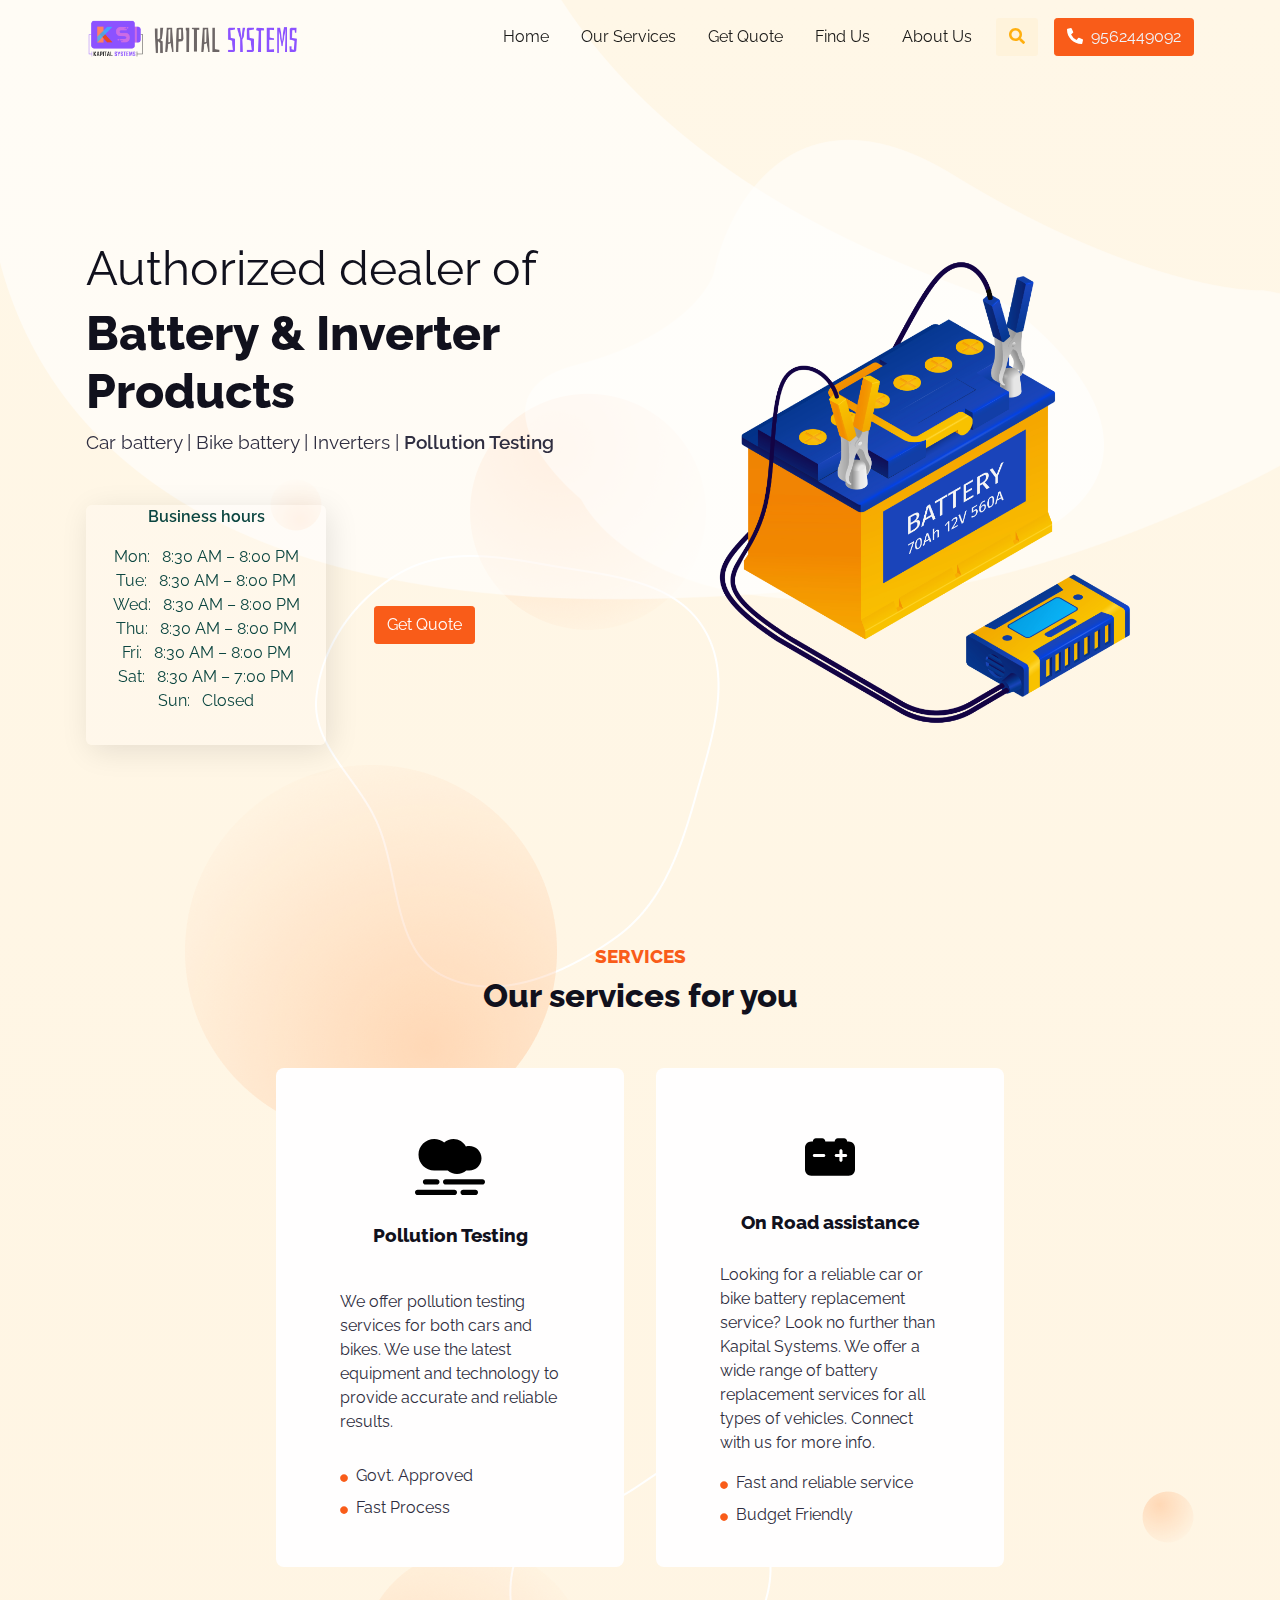
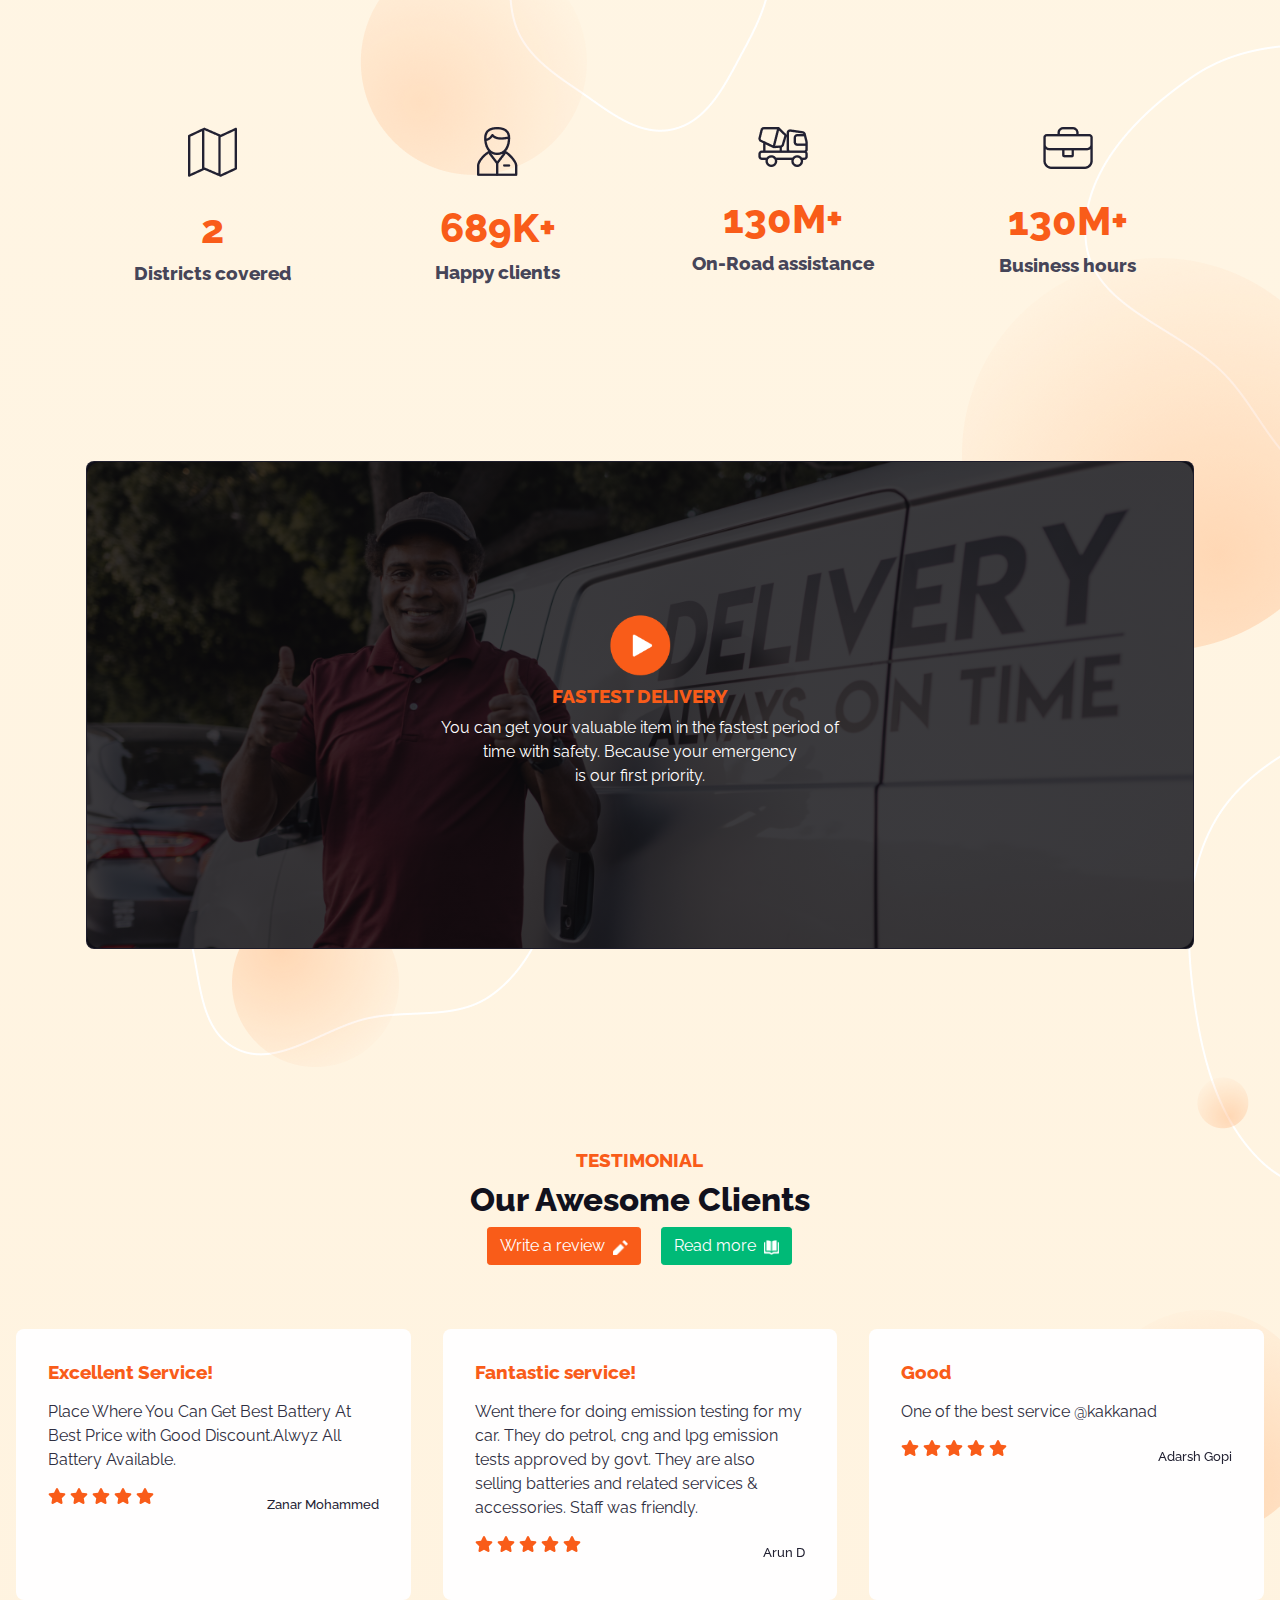
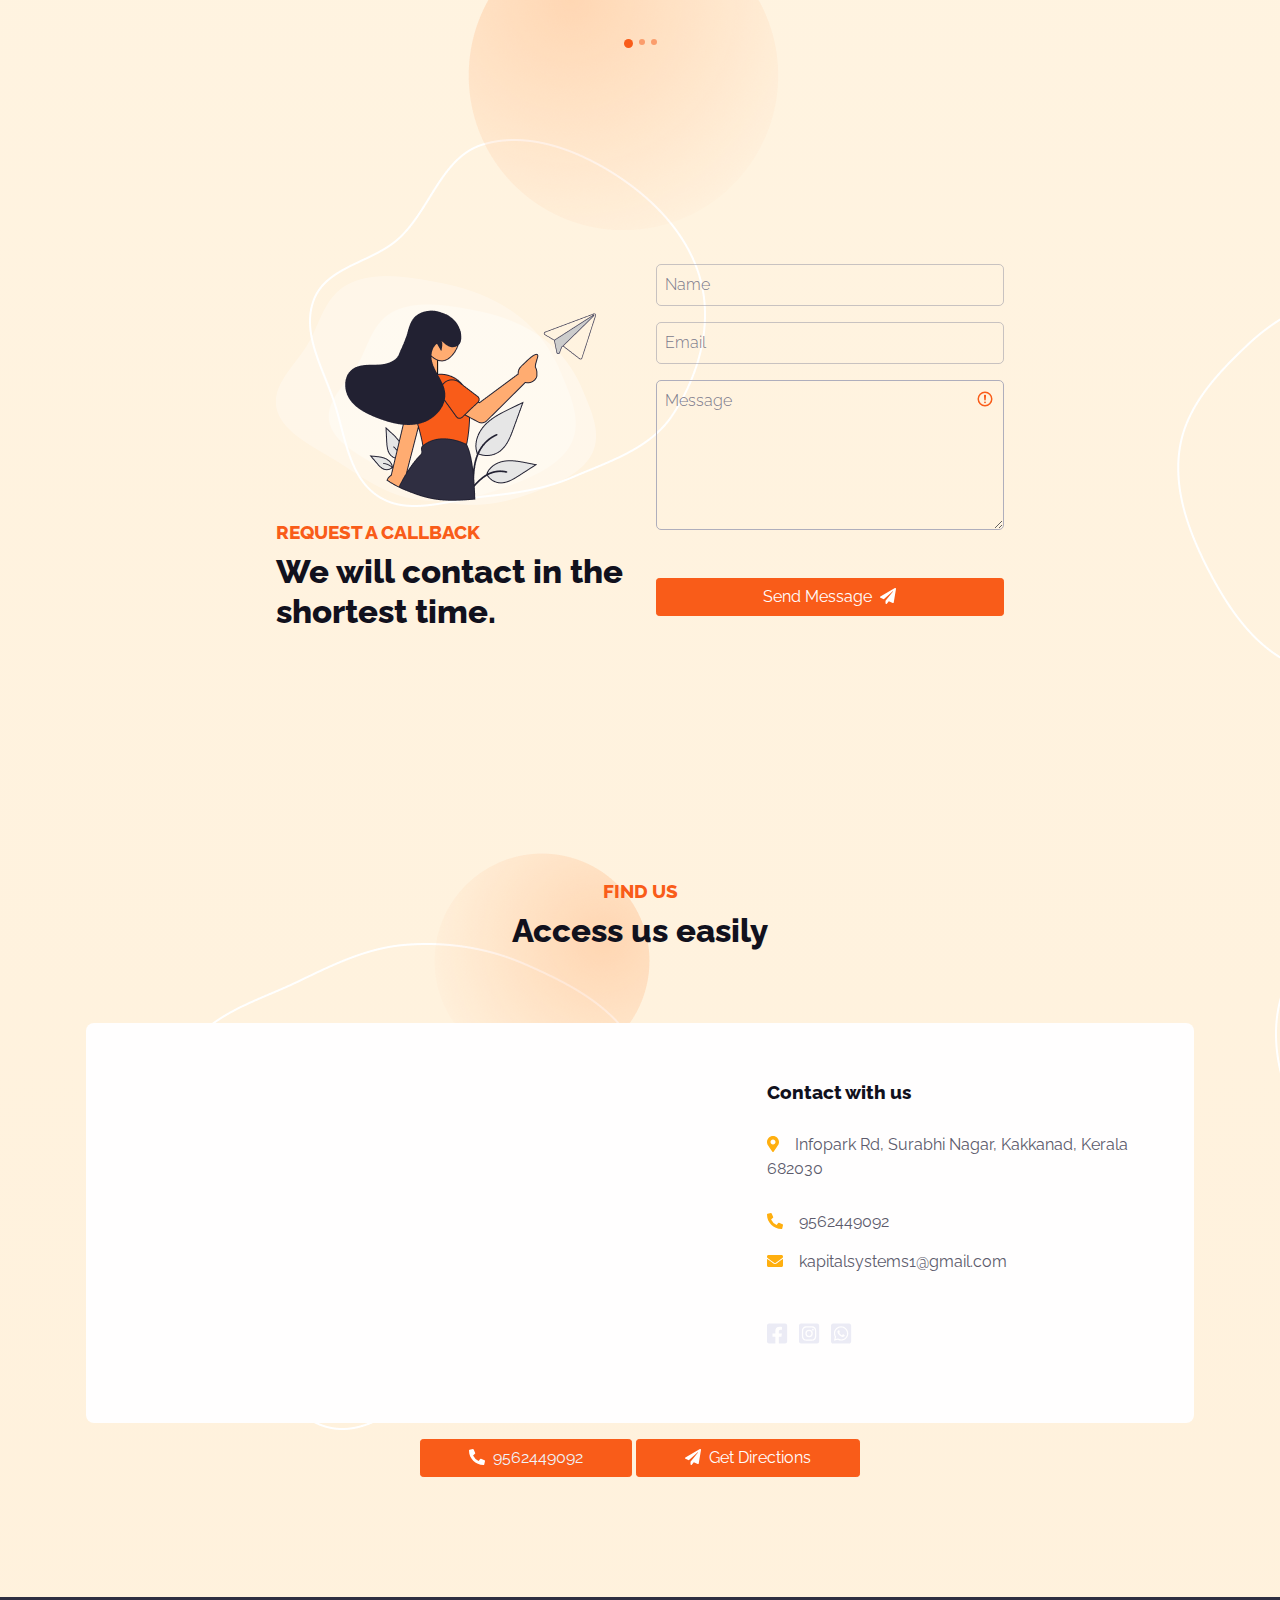
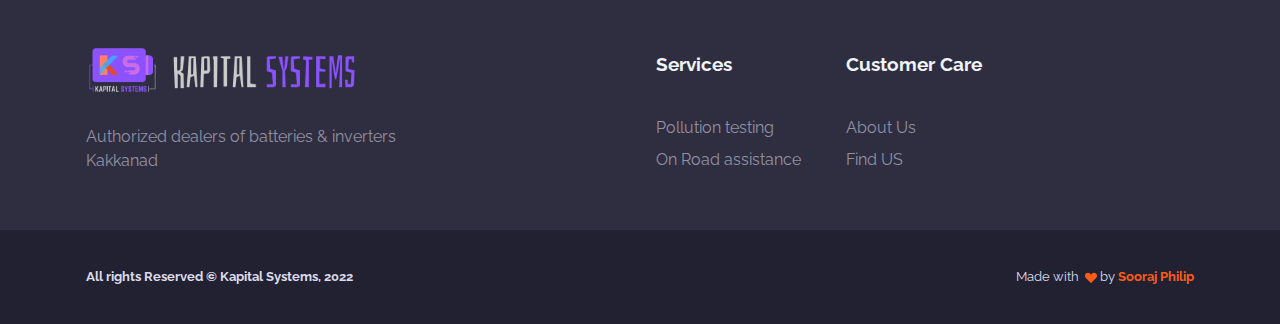
==== public/index.html @ 9ac1a159 "Add about us page" ====
<!DOCTYPE html>
<html lang="en-US" dir="ltr">
  <head>
    <meta charset="utf-8">
    <meta http-equiv="X-UA-Compatible" content="IE=edge">
    <meta name="viewport" content="width=device-width, initial-scale=1">
    <title>Kapital Systems | Battery Store &amp; Pollution Testing Centre</title>
    <meta name="msapplication-TileImage" content="assets/img/favicons/mstile-150x150.png">
    <meta name="theme-color" content="#ffffff">
    <link rel="icon" href="assets/img/logo/kapital_systems_white_logo.png" type="image/png">
    <link href="assets/css/theme.css" rel="stylesheet" />
  </head>
  <body>
    <main class="main" id="top">
      <nav class="navbar navbar-expand-lg navbar-light fixed-top py-3 d-block" data-navbar-on-scroll="data-navbar-on-scroll">
        <div class="container"><a class="navbar-brand" href="index.html"><img src="assets/img/logo/kapital_systems_black.png" height="40" alt="logo" class="me-3" /></a>
          <button class="navbar-toggler" type="button" data-bs-toggle="collapse" data-bs-target="#navbarSupportedContent" aria-controls="navbarSupportedContent" aria-expanded="false" aria-label="Toggle navigation"><span class="navbar-toggler-icon"> </span></button>
          <div class="collapse navbar-collapse border-top border-lg-0 mt-4 mt-lg-0" id="navbarSupportedContent">
            <ul class="navbar-nav ms-auto pt-2 pt-lg-0 font-base">
              <li class="nav-item px-2"><a class="nav-link" aria-current="page" href="index.html">Home</a></li>
              <li class="nav-item px-2"><a class="nav-link" href="#services">Our Services</a></li>
              <!-- <li class="nav-item px-2"><a class="nav-link" href="">Get Quote</a></li> -->
              <li class="nav-item px-2"><a class="nav-link" href="#" data-bs-toggle="modal" data-bs-target="#getQuoteModal">Get Quote</a>
              <li class="nav-item px-2"><a class="nav-link" href="#findUs">Find Us</a></li>
              <li class="nav-item px-2"><a class="nav-link" href="about.html">About Us</a></li>
            </ul>
            <div class="dropdown d-none d-lg-block">
              <button class="btn bg-soft-warning ms-2" id="dropdownMenuButton1" type="submit" data-bs-toggle="dropdown" aria-expanded="false"><i class="fas fa-search text-warning"></i></button>
              <div class="dropdown-menu dropdown-menu-lg-end p-0 rounded" aria-labelledby="dropdownMenuButton1" style="top:55px">
                <form>
                  <input class="form-control border-200" type="search" placeholder="Search" aria-label="Search" style="background:#FDF1DF;" />
                </form>
              </div>
            </div>
            <button class="btn btn-primary order-1 order-lg-0 ms-lg-3" type="submit"><i class="fas fa-phone-alt me-2"></i><a class="text-light" href="tel:9562449092">9562449092</a></button>
            <form class="d-flex my-3 d-block d-lg-none">
              <input class="form-control me-2 border-200 bg-light" type="search" placeholder="Search" aria-label="Search" />
              <button class="btn btn-outline-primary" type="submit">Search</button>
            </form>
          </div>
        </div>
      </nav>
      <section class="py-xxl-10 pb-0" id="home">
        <div class="bg-holder bg-size" style="background-image:url(assets/img/gallery/hero-header-bg.png);background-position:top center;background-size:cover;">
        </div>
        <div class="container">
          <div class="row align-items-center">
            <div class="col-md-5 col-xl-6 col-xxl-7 order-0 order-md-1 text-end"><img class="pt-7 pt-md-0 w-100" src="assets/img/illustrations/hero.png" alt="hero-header" /></div>
            <div class="col-md-75 col-xl-6 col-xxl-5 text-md-start text-center py-8">
              <h1 class="fw-normal fs-6 fs-xxl-7">Authorized dealer of </h1>
              <h1 class="fw-bolder fs-6 fs-xxl-7 mb-2">Battery & Inverter Products</h1>
              <p class="fs-1 mb-5">Car battery | Bike battery | Inverters | <strong>Pollution Testing</strong></p>
              <div class="d-flex align-items-center">
                <div class="floating-box">
                  <ul class="list-unstyled text-center">
                    <p><strong>Business hours</strong></p>
                    <li id="mon-active">
                      <span>Mon:</span>
                      <span class="ms-2">8:30 AM – 8:00 PM</span></li>
                    <li id="tue-active">
                      <span>Tue:</span>
                      <span class="ms-2">8:30 AM – 8:00 PM</span></li>
                    <li id="wed-active">
                      <span>Wed:</span>
                      <span class="ms-2">8:30 AM – 8:00 PM</span></li>
                    <li id="thu-active">
                      <span>Thu:</span>
                      <span class="ms-2">8:30 AM – 8:00 PM</span></li>
                    <li id="fri-active">
                      <span>Fri:</span>
                      <span class="ms-2">8:30 AM – 8:00 PM</span></li>
                    <li id="sat-active">
                      <span>Sat:</span>
                      <span class="ms-2">8:30 AM – 7:00 PM</span></li>
                    <li id="sun-active">
                      <span>Sun:</span>
                      <span class="ms-2">Closed</span>
                    </li>
                  </ul>
                </div>
                <a class="btn btn-primary ms-5" href="#" data-bs-toggle="modal" data-bs-target="#getQuoteModal">Get Quote</a>
              </div>
            </div>
          </div>
        </div>
      </section>
      <section class="py-7" id="services" container-xl="container-xl">
        <div class="container">
          <div class="row justify-content-center">
            <div class="col-md-8 col-lg-5 text-center mb-3">
              <h5 class="text-danger">SERVICES</h5>
              <h2>Our services for you</h2>
            </div>
          </div>
          <div class="row h-100 justify-content-center">
            <div class="col-md-4 pt-4 px-md-2 px-lg-3">
              <div class="card h-100 px-lg-5 card-span">
                <div class="card-body d-flex flex-column justify-content-around">
                  <div class="text-center pt-5"><img class="img-fluid" src="assets/img/icons/smog-solid.svg" alt="Icon" width="70" />
                    <h5 class="my-4">Pollution Testing</h5>
                  </div>
                  <p>We offer pollution testing services for both cars and bikes. We use the latest equipment and technology to provide accurate and reliable results.</p>
                  <ul class="list-unstyled">
                    <li class="mb-2"><span class="me-2"><i class="fas fa-circle text-primary" style="font-size:.5rem"></i></span>Govt. Approved
                    </li>
                    <li class="mb-2"><span class="me-2"><i class="fas fa-circle text-primary" style="font-size:.5rem"></i></span>Fast Process
                    </li>
                  </ul>
                </div>
              </div>
            </div>
            <div class="col-md-4 pt-4 px-md-2 px-lg-3">
              <div class="card h-100 px-lg-5 card-span">
                <div class="card-body d-flex flex-column justify-content-around">
                  <div class="text-center pt-5"><img class="img-fluid" src="assets/img/icons/car-battery-solid.svg" alt="Icon" width="50" />
                    <h5 class="my-4">On Road assistance</h5>
                  </div>
                  <p>Looking for a reliable car or bike battery replacement service? Look no further than Kapital Systems. We offer a wide range of battery replacement services for all types of vehicles. Connect with us for more info.</p>
                  <ul class="list-unstyled">
                    <li class="mb-2"><span class="me-2"><i class="fas fa-circle text-primary" style="font-size:.5rem"></i></span>Fast and reliable service
                    </li>
                    <li class="mb-2"><span class="me-2"><i class="fas fa-circle text-primary" style="font-size:.5rem"></i></span>Budget Friendly
                    </li>
                  </ul>
                </div>
              </div>
            </div>
            <!-- <div class="col-md-4 pt-4 px-md-2 px-lg-3">
              <div class="card h-100 px-lg-5 card-span">
                <div class="card-body d-flex flex-column justify-content-around">
                  <div class="text-center pt-5"><img class="img-fluid" src="assets/img/icons/services-3.svg" alt="..." />
                    <h5 class="my-4">Personal Services</h5>
                  </div>
                  <p>You can trust us to safely deliver your most sensitive documents to the specific area in a short time.</p>
                  <ul class="list-unstyled">
                    <li class="mb-2"><span class="me-2"><i class="fas fa-circle text-primary" style="font-size:.5rem"></i></span>Unlimited Bandwidth
                    </li>
                    <li class="mb-2"><span class="me-2"><i class="fas fa-circle text-primary" style="font-size:.5rem"></i></span>Encrypted Connection
                    </li>
                    <li class="mb-2"><span class="me-2"><i class="fas fa-circle text-primary" style="font-size:.5rem"></i></span>Yes Traffic Logs
                    </li>
                  </ul>
                </div>
              </div>
            </div> -->
          </div>
        </div>
      </section>
      <section class="pt-7 pb-0">
        <div class="container">
          <div class="row">
            <div class="col-6 col-lg mb-5">
              <div class="text-center"><img src="assets/img/icons/states.png" alt="..." />
                <h1 class="text-primary mt-4">2</h1>
                <h5 class="text-800">Districts covered</h5>
              </div>
            </div>
            <div class="col-6 col-lg mb-5">
              <div class="text-center"><img src="assets/img/icons/clients.png" alt="..." />
                <h1 class="text-primary mt-4">689K+</h1>
                <h5 class="text-800">Happy clients</h5>
              </div>
            </div>
            <div class="col-6 col-lg mb-5">
              <div class="text-center"><img src="assets/img/icons/goods.png" alt="..." />
                <h1 class="text-primary mt-4">130M+</h1>
                <h5 class="text-800">On-Road assistance</h5>
              </div>
            </div>
            <div class="col-6 col-lg mb-5">
              <div class="text-center"><img src="assets/img/icons/business.png" alt="..." />
                <h1 class="text-primary mt-4">130M+</h1>
                <h5 class="text-800">Business hours</h5>
              </div>
            </div>
          </div>
        </div>
      </section>
      <section>
        <div class="container">
          <div class="row">
            <div class="col-12">
              <div class="card bg-dark text-white py-4 py-sm-0"><img class="w-100" src="assets/img/gallery/video.png" alt="video" />
                <div class="card-img-overlay bg-dark-gradient d-flex flex-column flex-center"><img src="assets/img/icons/play.png" width="80" alt="play" />
                  <h5 class="text-primary">FASTEST DELIVERY</h5>
                  <p class="text-center">You can get your valuable item in the fastest period of<br class="d-none d-sm-block" />time with safety. Because your emergency<br class="d-none d-sm-block" />is our first priority.</p><a class="stretched-link" href="#" data-bs-toggle="modal" data-bs-target="#exampleModal"></a>
                  <div class="modal fade" id="exampleModal" tabindex="-1" aria-labelledby="exampleModalLabel" aria-hidden="true">
                    <div class="modal-dialog modal-lg modal-dialog-centered">
                      <div class="modal-content overflow-hidden">
                        <div class="modal-header p-0">
                          <div class="ratio ratio-16x9" id="exampleModalLabel">
                            <iframe src="https://www.youtube.com/embed/TlcP2aTOp-Q" title="YouTube video" allowfullscreen="allowfullscreen"></iframe>
                          </div>
                        </div>
                        <div class="modal-footer">
                          <button class="btn btn-primary" type="button" data-bs-dismiss="modal">Close</button>
                        </div>
                      </div>
                    </div>
                  </div>
                </div>
              </div>
            </div>
          </div>
        </div>
      </section>
      <section class="py-7">

        <div class="container-fluid">
          <div class="row flex-center">
            <div class="col-md-8 col-lg-5 text-center">
              <h5 class="text-danger">TESTIMONIAL</h5>
              <h2>Our Awesome Clients</h2>
              <a href="https://www.google.com/search?hl=en-IN&gl=in&q=Kapital+Systems+Exide+Battery+-+Exide+Battery+Dealers+Kakkanad,+Exide+Battery+Shops+Kakkanad,+Infopark+Rd,+Surabhi+Nagar,+Thrikkakara,+Kakkanad,+Kerala+682030&ludocid=9882815321944706773&lsig=AB86z5WEfjFJDwlQW6BmQt7SUOcS#lrd=0x3b080c8848f91b29:0x8926d02c854d4ed5,3,,," class="btn btn-primary me-3" type="button" target="_blank">Write a review<img src="assets/img/icons/pen-solid.png" alt="..." height="15" class="ms-2" /></a>
              <a href="https://www.google.com/search?hl=en-IN&gl=in&q=Kapital+Systems+Exide+Battery+-+Exide+Battery+Dealers+Kakkanad,+Exide+Battery+Shops+Kakkanad,+Infopark+Rd,+Surabhi+Nagar,+Thrikkakara,+Kakkanad,+Kerala+682030&ludocid=9882815321944706773&lsig=AB86z5WEfjFJDwlQW6BmQt7SUOcS#lrd=0x3b080c8848f91b29:0x8926d02c854d4ed5,1,,," class="btn btn-success" type="button" target="_blank">Read more<img src="assets/img/icons/book-open-solid.png" alt="..." height="15" class="ms-2" /></a>
            </div>
          </div>
          <div class="carousel slide pt-6" id="carouselExampleDark" data-bs-ride="carousel">
            <div class="carousel-inner">
              <div class="carousel-item active" data-bs-interval="10000">
                <div class="row h-100">
                  <div class="col-md-4 mb-3 mb-md-0">
                    <div class="card h-100 card-span p-3">
                      <div class="card-body">
                        <h5 class="mb-0 text-primary">Excellent Service!</h5>
                        <p class="card-text pt-3">Place Where You Can Get Best Battery At Best Price with Good Discount.Alwyz All Battery Available. </p>
                        <div class="d-xl-flex justify-content-between align-items-center">
                          <div class="d-flex align-items-center mb-3"><i class="fas fa-star text-primary me-1"></i><i class="fas fa-star text-primary me-1"></i><i class="fas fa-star text-primary me-1"></i><i class="fas fa-star text-primary me-1"></i><i class="fas fa-star text-primary me-1"></i></div>
                          <div class="d-flex align-items-center">
                            <div class="flex-1 ms-3">
                              <h6 class="mb-0 fs--1 text-1000 fw-medium">Zanar Mohammed</h6>
                            </div>
                          </div>
                        </div>
                      </div>
                    </div>
                  </div>
                  <div class="col-md-4 mb-3 mb-md-0">
                    <div class="card h-100 card-span p-3">
                      <div class="card-body">
                        <h5 class="mb-0 text-primary">Fantastic service!</h5>
                        <p class="card-text pt-3">Went there for doing emission testing for my car. They do petrol, cng and lpg emission tests approved by govt. They are also selling batteries and related services & accessories. Staff was friendly.</p>
                        <div class="d-xl-flex justify-content-between align-items-center">
                          <div class="d-flex align-items-center mb-3"><i class="fas fa-star text-primary me-1"></i><i class="fas fa-star text-primary me-1"></i><i class="fas fa-star text-primary me-1"></i><i class="fas fa-star text-primary me-1"></i><i class="fas fa-star text-primary me-1"></i></div>
                          <div class="d-flex align-items-center">
                            <div class="flex-1 ms-3">
                              <h6 class="mb-0 fs--1 text-1000 fw-medium">Arun D</h6>
                            </div>
                          </div>
                        </div>
                      </div>
                    </div>
                  </div>
                  <div class="col-md-4 mb-3 mb-md-0">
                    <div class="card h-100 card-span p-3">
                      <div class="card-body">
                        <h5 class="mb-0 text-primary">Good</h5>
                        <p class="card-text pt-3">One of the best service @kakkanad</p>
                        <div class="d-xl-flex justify-content-between align-items-center">
                          <div class="d-flex align-items-center mb-3"><i class="fas fa-star text-primary me-1"></i><i class="fas fa-star text-primary me-1"></i><i class="fas fa-star text-primary me-1"></i><i class="fas fa-star text-primary me-1"></i><i class="fas fa-star text-primary me-1"></i></div>
                          <div class="d-flex align-items-center">
                            <div class="flex-1 ms-3">
                              <h6 class="mb-0 fs--1 text-1000 fw-medium">Adarsh Gopi</h6>
                            </div>
                          </div>
                        </div>
                      </div>
                    </div>
                  </div>
                </div>
              </div>
              <div class="carousel-item" data-bs-interval="2000">
                <div class="row h-100">
                  <div class="col-md-4 mb-3 mb-md-0">
                    <div class="card h-100 card-span p-3">
                      <div class="card-body">
                        <h5 class="mb-0 text-primary">Excellent service!</h5>
                        <p class="card-text pt-3">On calling the number provided, the owner of the shop himself came with the battery on a Sunday and replaced my car's battery at the location where it was stranded. Thanks!</p>
                        <div class="d-xl-flex justify-content-between align-items-center">
                          <div class="d-flex align-items-center mb-3"><i class="fas fa-star text-primary me-1"></i><i class="fas fa-star text-primary me-1"></i><i class="fas fa-star text-primary me-1"></i><i class="fas fa-star text-primary me-1"></i><i class="fas fa-star text-primary me-1"></i></div>
                          <div class="d-flex align-items-center">
                            <div class="flex-1 ms-3">
                              <h6 class="mb-0 fs--1 text-1000 fw-medium">Ashok Jeevan</h6>
                            </div>
                          </div>
                        </div>
                      </div>
                    </div>
                  </div>
                  <div class="col-md-4 mb-3 mb-md-0">
                    <div class="card h-100 card-span p-3">
                      <div class="card-body">
                        <p class="card-text pt-3">Great service and road side assistance. Good prices for battery. Excellent shop.</p>
                        <div class="d-xl-flex justify-content-between align-items-center">
                          <div class="d-flex align-items-center mb-3"><i class="fas fa-star text-primary me-1"></i><i class="fas fa-star text-primary me-1"></i><i class="fas fa-star text-primary me-1"></i><i class="fas fa-star text-primary me-1"></i><i class="fas fa-star text-primary me-1"></i></div>
                          <div class="d-flex align-items-center">
                            <div class="flex-1 ms-3">
                              <h6 class="mb-0 fs--1 text-1000 fw-medium">Babu Varghese</h6>
                            </div>
                          </div>
                        </div>
                      </div>
                    </div>
                  </div>
                  <div class="col-md-4 mb-3 mb-md-0">
                    <div class="card h-100 card-span p-3">
                      <div class="card-body">
                        <p class="card-text pt-3">Good Place to get Genuine Exide batteries for Automobiles. Its located near IMG junction.</p>
                        <div class="d-xl-flex justify-content-between align-items-center">
                          <div class="d-flex align-items-center mb-3"><i class="fas fa-star text-primary me-1"></i><i class="fas fa-star text-primary me-1"></i><i class="fas fa-star text-primary me-1"></i><i class="fas fa-star text-primary me-1"></i><i class="fas fa-star text-primary me-1"></i></div>
                          <div class="d-flex align-items-center">
                            <div class="flex-1 ms-3">
                              <h6 class="mb-0 fs--1 text-1000 fw-medium">Sebastian Peter</h6>
                            </div>
                          </div>
                        </div>
                      </div>
                    </div>
                  </div>
                </div>
              </div>
              <div class="carousel-item">
                <div class="row h-100">
                  <div class="col-md-4 mb-3 mb-md-0">
                    <div class="card h-100 card-span p-3">
                      <div class="card-body">
                        <p class="card-text pt-3">U can get all types of batteries for bike and car as well as inverter</p>
                        <div class="d-xl-flex justify-content-between align-items-center">
                          <div class="d-flex align-items-center mb-3"><i class="fas fa-star text-primary me-1"></i><i class="fas fa-star text-primary me-1"></i><i class="fas fa-star text-primary me-1"></i><i class="fas fa-star text-primary me-1"></i><i class="fas fa-star text-primary me-1"></i></div>
                          <div class="d-flex align-items-center">
                            <div class="flex-1 ms-3">
                              <h6 class="mb-0 fs--1 text-1000 fw-medium">Piyush Chaurasia</h6>
                            </div>
                          </div>
                        </div>
                      </div>
                    </div>
                  </div>
                  <div class="col-md-4 mb-3 mb-md-0">
                    <div class="card h-100 card-span p-3">
                      <div class="card-body">
                        <p class="card-text pt-3">Good service and excellent customer care</p>
                        <div class="d-xl-flex justify-content-between align-items-center">
                          <div class="d-flex align-items-center mb-3"><i class="fas fa-star text-primary me-1"></i><i class="fas fa-star text-primary me-1"></i><i class="fas fa-star text-primary me-1"></i><i class="fas fa-star text-primary me-1"></i><i class="fas fa-star text-primary me-1"></i></div>
                          <div class="d-flex align-items-center">
                            <div class="flex-1 ms-3">
                              <h6 class="mb-0 fs--1 text-1000 fw-medium">Joju George Sajan</h6>
                            </div>
                          </div>
                        </div>
                      </div>
                    </div>
                  </div>
                  <div class="col-md-4 mb-3 mb-md-0">
                    <div class="card h-100 card-span p-3">
                      <div class="card-body">
                        <p class="card-text pt-3">Nice polite and good at their work</p>
                        <div class="d-xl-flex justify-content-between align-items-center">
                          <div class="d-flex align-items-center mb-3"><i class="fas fa-star text-primary me-1"></i><i class="fas fa-star text-primary me-1"></i><i class="fas fa-star text-primary me-1"></i><i class="fas fa-star text-primary me-1"></i><i class="fas fa-star text-primary me-1"></i></div>
                          <div class="d-flex align-items-center">
                            <div class="flex-1 ms-3">
                              <h6 class="mb-0 fs--1 text-1000 fw-medium">Ranjit Nair</h6>
                            </div>
                          </div>
                        </div>
                      </div>
                    </div>
                  </div>
                </div>
              </div>
            </div>
            <div class="row px-3 px-md-0 mt-6">
              <div class="col-12 position-relative">
                <ol class="carousel-indicators">
                  <li class="active" data-bs-target="#carouselExampleDark" data-bs-slide-to="0"></li>
                  <li data-bs-target="#carouselExampleDark" data-bs-slide-to="1"></li>
                  <li data-bs-target="#carouselExampleDark" data-bs-slide-to="2"></li>
                </ol>
              </div>
            </div>
          </div>
        </div>
      </section>
      <section>
        <div class="container">
          <div class="row justify-content-center">
            <div class="col-md-6 col-lg-5 col-xl-4"><img src="assets/img/illustrations/callback.png" alt="..." />
              <h5 class="text-danger">REQUEST A CALLBACK</h5>
              <h2>We will contact in the shortest time.</h2>
            </div>
            <div class="col-md-6 col-lg-5 col-xl-4">
              <form action="mailto:kapitalsystems1@gmail.com" method="post" enctype="text/plain" class="row">
                <div class="mb-3">
                  <label class="form-label visually-hidden" for="inputName">Name</label>
                  <input class="form-control form-quriar-control" id="inputName" type="text" name="name" placeholder="Name" />
                </div>
                <div class="mb-3">
                  <label class="form-label visually-hidden" for="inputEmail">Another label</label>
                  <input class="form-control form-quriar-control" id="inputEmail" type="text" name="mail" placeholder="Email" />
                </div>
                <div class="mb-5">
                  <label class="form-label visually-hidden" for="validationTextarea">Message</label>
                  <textarea class="form-control form-quriar-control is-invalid border-400" id="validationTextarea" name="message" type="text" placeholder="Message" style="height: 150px" required="required"></textarea>
                </div>
                <div class="d-grid">
                  <button class="btn btn-primary" type="submit">Send Message<i class="fas fa-paper-plane ms-2"></i></button>
                </div>
              </form>
            </div>
          </div>
        </div>
      </section>
      <section id="findUs">
        <div class="container">
          <div class="row justify-content-center">
            <div class="col-md-8 col-lg-5 mb-6 text-center">
              <h5 class="text-danger">FIND US</h5>
              <h2>Access us easily</h2>
            </div>
            <div class="col-12">
              <div class="card card-span rounded-2 mb-3">
                <div class="row">
                  <div class="col-md-6 col-lg-7 d-flex">
                    <iframe src="https://www.google.com/maps/embed?pb=!1m18!1m12!1m3!1d3928.9846375582483!2d76.3474373147943!3d10.018125992838721!2m3!1f0!2f0!3f0!3m2!1i1024!2i768!4f13.1!3m3!1m2!1s0x3b080c8848f91b29%3A0x8926d02c854d4ed5!2sKapital%20Systems%20Exide%20Battery%20-%20Exide%20Battery%20Dealers%20Kakkanad%2C%20Exide%20Battery%20Shops%20Kakkanad!5e0!3m2!1sen!2sin!4v1662135644530!5m2!1sen!2sin" style="border:0;" allowfullscreen="" loading="lazy" referrerpolicy="no-referrer-when-downgrade" class="w-100 fit-cover rounded-md-start rounded-top rounded-md-top-0" width="600" height="400"></iframe>

                  </div>
                  <div class="col-md-6 col-lg-5 d-flex flex-center">
                    <div class="card-body">
                      <h5>Contact with us</h5>
                      <p class="text-700 my-4"> <i class="fas fa-map-marker-alt text-warning me-3"></i><span>Infopark Rd, Surabhi Nagar, Kakkanad, Kerala 682030</span></p>
                      <p><i class="fas fa-phone-alt text-warning me-3"></i><span class="text-700">9562449092</span></p>
                      <p><i class="fas fa-envelope text-warning me-3"> </i><a class="text-700" href="mailto:vctung@outlook.com">kapitalsystems1@gmail.com</a></p>
                      <ul class="list-unstyled list-inline mt-5">
                        <li class="list-inline-item"><a class="text-decoration-none" href="https://www.facebook.com/Zanar.Mohammed" target="_blank"><i class="fab fa-facebook-square fs-2"></i></a></li>
                        <li class="list-inline-item"><a class="text-decoration-none" href="https://www.instagram.com/zanr_mohmed/" target="_blank"><i class="fab fa-instagram-square fs-2"></i></a></li>
                        <li class="list-inline-item"><a class="text-decoration-none" href="https://wa.me/9562449092" target="_blank"><i class="fab fa-whatsapp-square fs-2"></i></a></li>
                      </ul>
                    </div>
                  </div>
                </div>
              </div>
              <div class="text-center">
                <button class="btn btn-primary px-5" type="submit"><i class="fas fa-phone-alt me-2"></i><a class="text-light" href="tel:9562449092">9562449092</a></button>
                <a href="https://www.google.com/maps/dir//Kapital+Systems/data=!4m8!4m7!1m0!1m5!1m1!1s0x3b080c8848f91b29:0x8926d02c854d4ed5!2m2!1d76.349626!2d10.018125999999999" class="btn btn-primary px-5" target="_blank"><i class="fas fa-paper-plane me-2"></i>Get Directions</a>
              </div>
            </div>
          </div>
        </div>
      </section>
      <section class="bg-900 pb-0 pt-5">
        <div class="container">
          <div class="row">
            <div class="col-12 col-sm-12 col-lg-6 mb-4 order-0 order-sm-0"><a class="text-decoration-none" href="#"><img src="assets/img/logo/kapital_systems_white.png" height="51" alt="" /></a>
              <p class="text-500 my-4">Authorized dealers of batteries & inverters<br />Kakkanad</p>
            </div>
            <div class="col-6 col-sm-4 col-lg-2 mb-3 order-3 order-sm-2">
              <h5 class="lh-lg fw-bold text-light mb-4 font-sans-serif">Services</h5>
              <ul class="list-unstyled mb-md-4 mb-lg-0">
                <li class="lh-lg"><a class="text-500" href="#services">Pollution testing</a></li>
                <li class="lh-lg"><a class="text-500" href="#services">On Road assistance</a></li>
              </ul>
            </div>
            <div class="col-6 col-sm-4 col-lg-2 mb-3 order-3 order-sm-2">
              <h5 class="lh-lg fw-bold text-light mb-4 font-sans-serif"> Customer Care</h5>
              <ul class="list-unstyled mb-md-4 mb-lg-0">
                <li class="lh-lg"><a class="text-500" href="about.html">About Us</a></li>
                <li class="lh-lg"><a class="text-500" href="#findUs">Find US</a></li>
              </ul>
            </div>
          </div>
        </div>
      </section>
      <section class="py-0 bg-1000">
        <div class="container">
          <div class="row justify-content-md-between justify-content-evenly py-4">
            <div class="col-12 col-sm-8 col-md-6 col-lg-auto text-center text-md-start">
              <p class="fs--1 my-2 fw-bold text-200">All rights Reserved &copy; Kapital Systems, 2022</p>
            </div>
            <div class="col-12 col-sm-8 col-md-6">
              <p class="fs--1 my-2 text-center text-md-end text-200"> Made with&nbsp;
                <svg class="bi bi-suit-heart-fill" xmlns="http://www.w3.org/2000/svg" width="12" height="12" fill="#F95C19" viewBox="0 0 16 16">
                  <path d="M4 1c2.21 0 4 1.755 4 3.92C8 2.755 9.79 1 12 1s4 1.755 4 3.92c0 3.263-3.234 4.414-7.608 9.608a.513.513 0 0 1-.784 0C3.234 9.334 0 8.183 0 4.92 0 2.755 1.79 1 4 1z"></path>
                </svg>&nbsp;by&nbsp;<a class="fw-bold text-primary" href="https://www.linkedin.com/in/sooraj-philip/" target="_blank">Sooraj Philip</a>
              </p>
            </div>
          </div>
        </div>
      </section>
      <div class="modal fade" id="getQuoteModal" tabindex="-1" aria-labelledby="getQuoteModalLabel" aria-hidden="true">
        <div class="modal-dialog modal-lg modal-dialog-centered">
          <div class="modal-content overflow-hidden">
            <div class="modal-header p-0">
              <div class="ratio ratio-16x9" id="exampleModalLabel">

              </div>
            </div>
            <div class="modal-footer">
              <button class="btn btn-primary" type="button" data-bs-dismiss="modal">Close</button>
            </div>
          </div>
        </div>
      </div>
    </main>
    <script src="vendors/@popperjs/popper.min.js"></script>
    <script src="vendors/bootstrap/bootstrap.min.js"></script>
    <script src="vendors/is/is.min.js"></script>
    <script src="https://polyfill.io/v3/polyfill.min.js?features=window.scroll"></script>
    <script src="vendors/fontawesome/all.min.js"></script>
    <script src="assets/js/theme.js"></script>
    <link href="https://fonts.googleapis.com/css2?family=Raleway:wght@200;300;400;500;600;700;800&amp;display=swap" rel="stylesheet">
  </body>
</html>
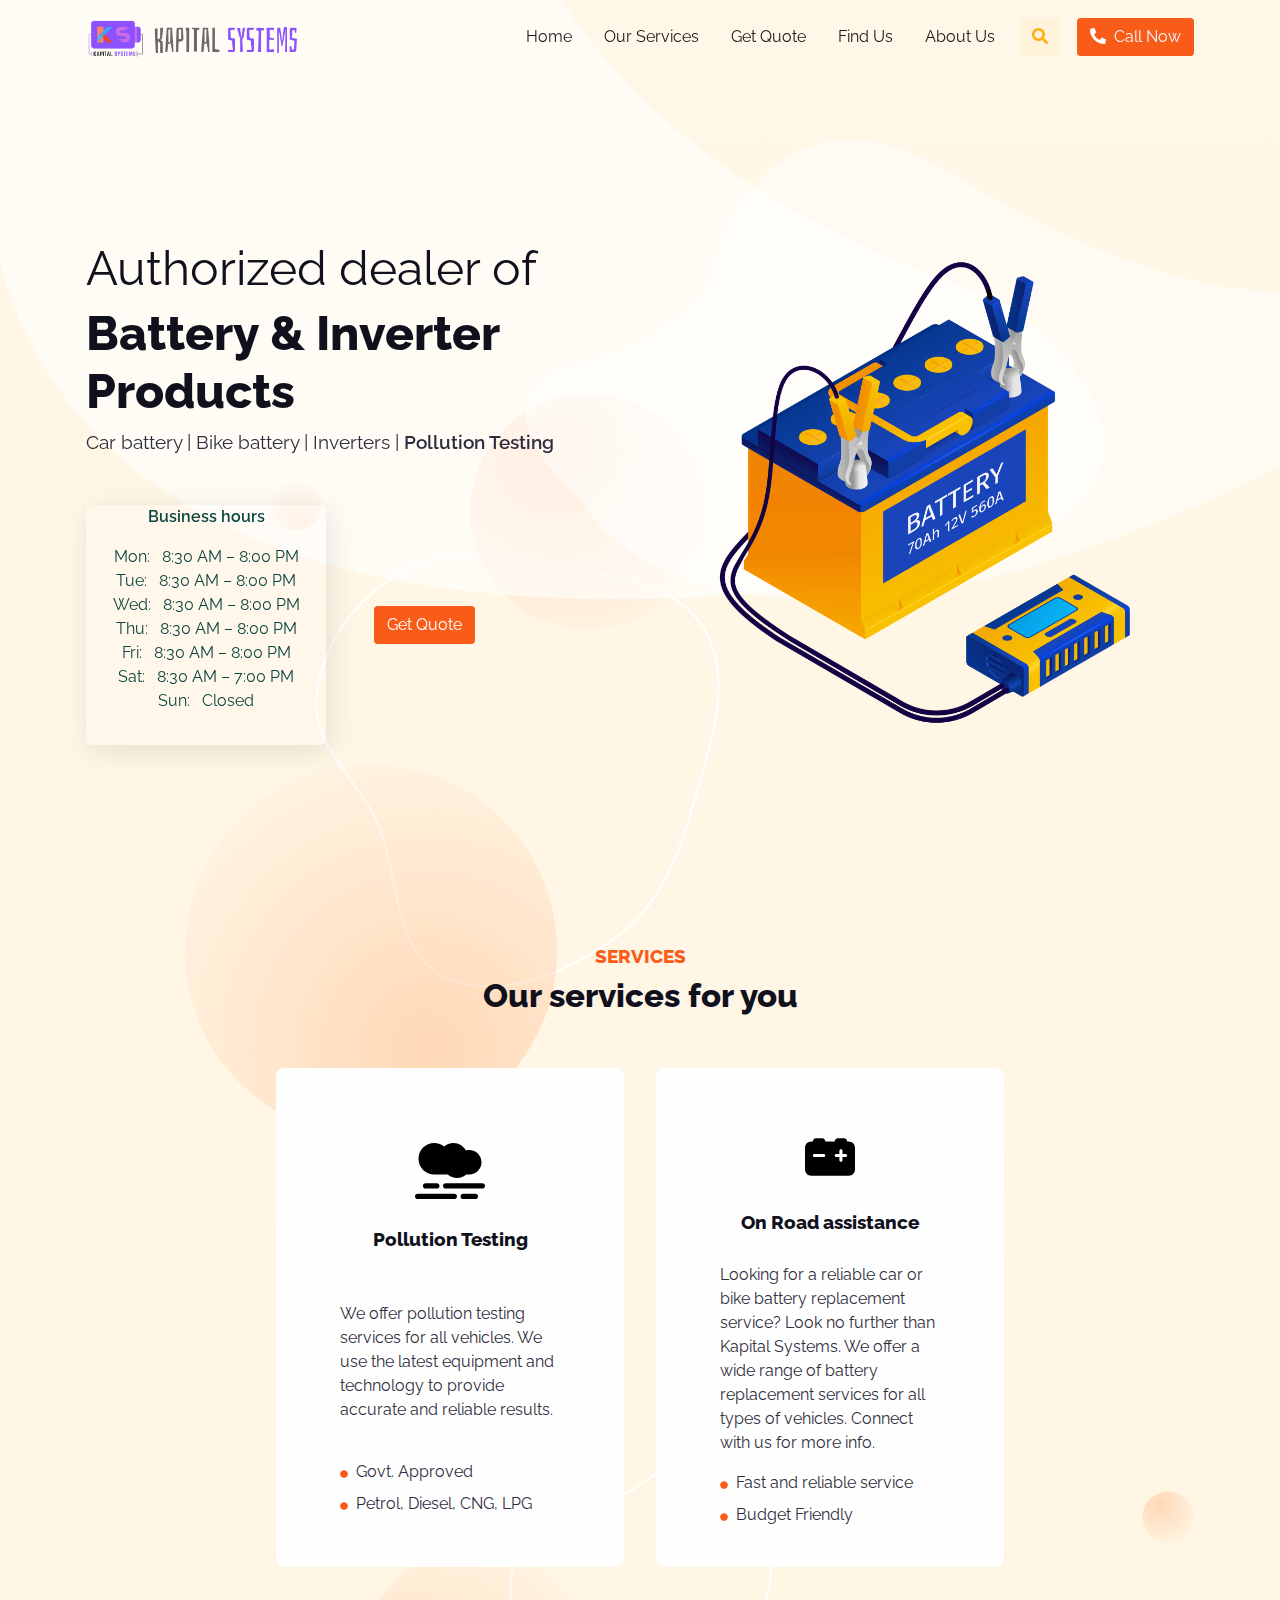
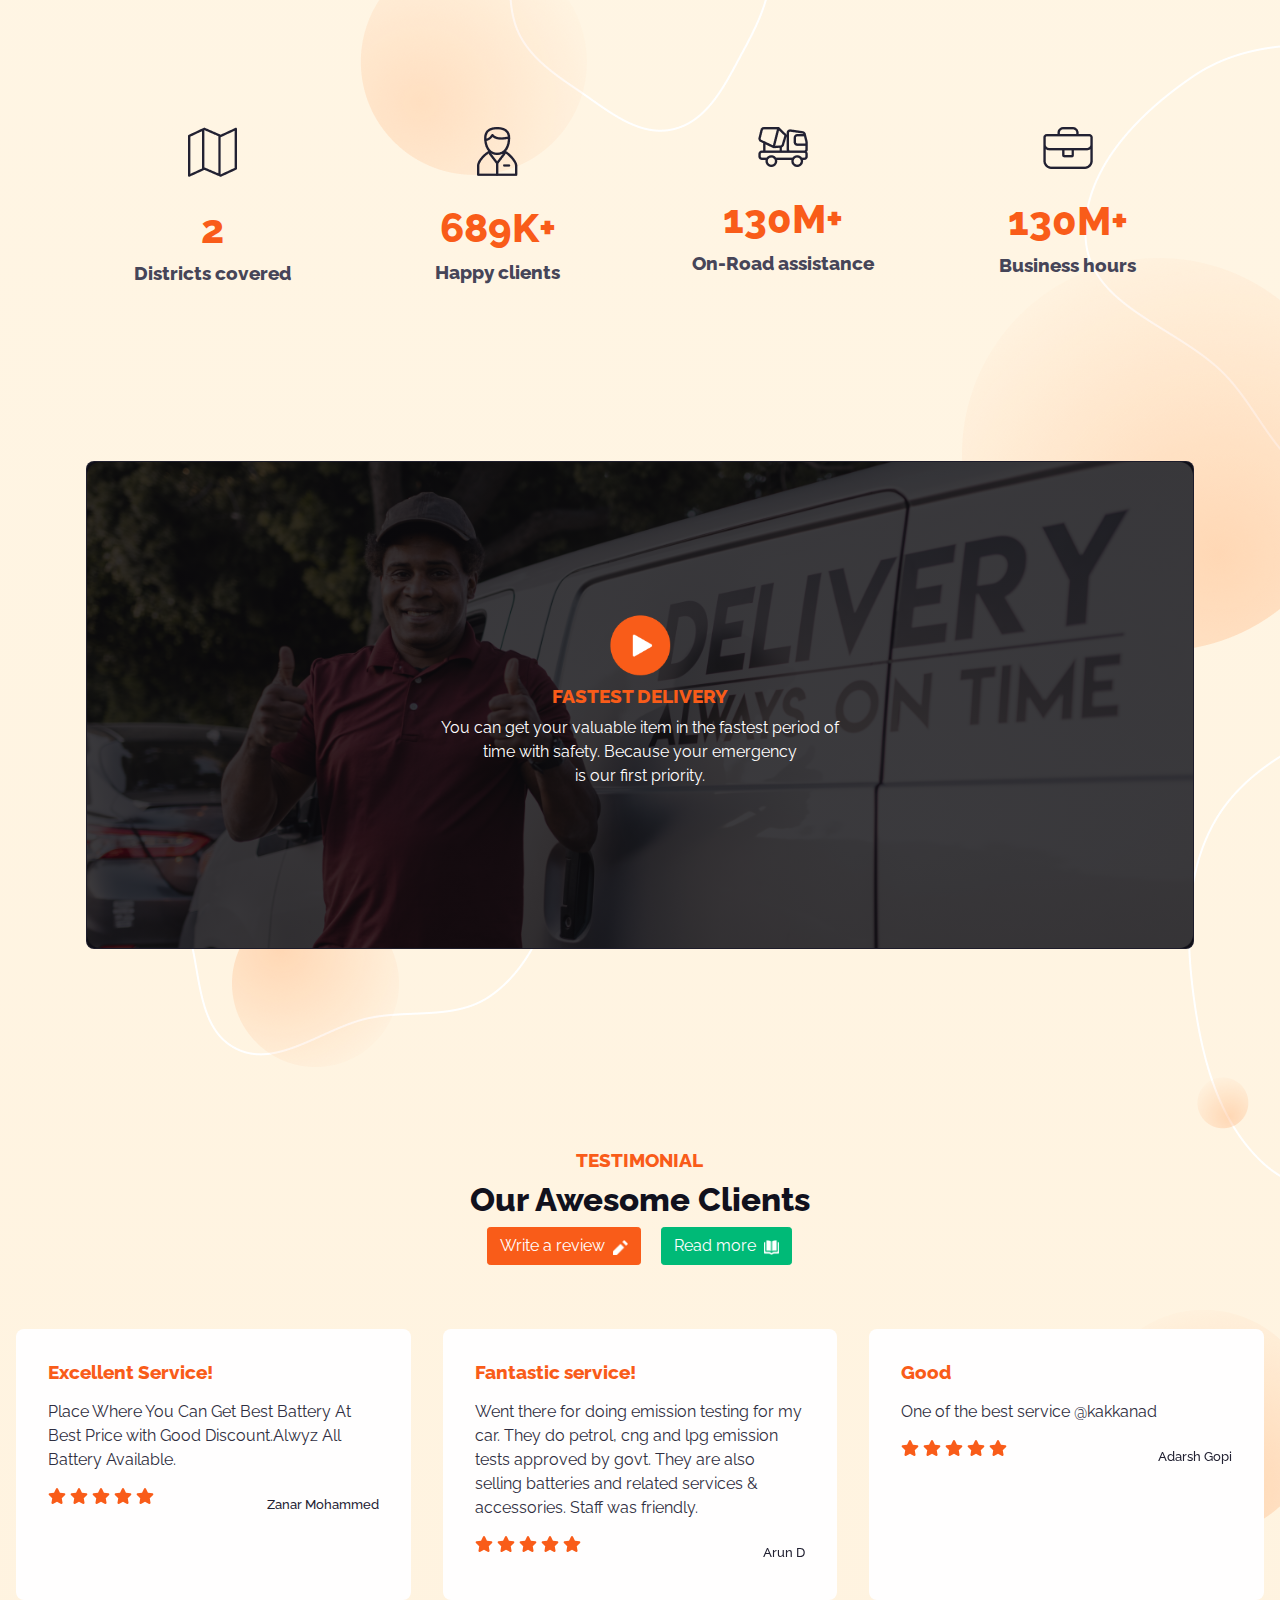
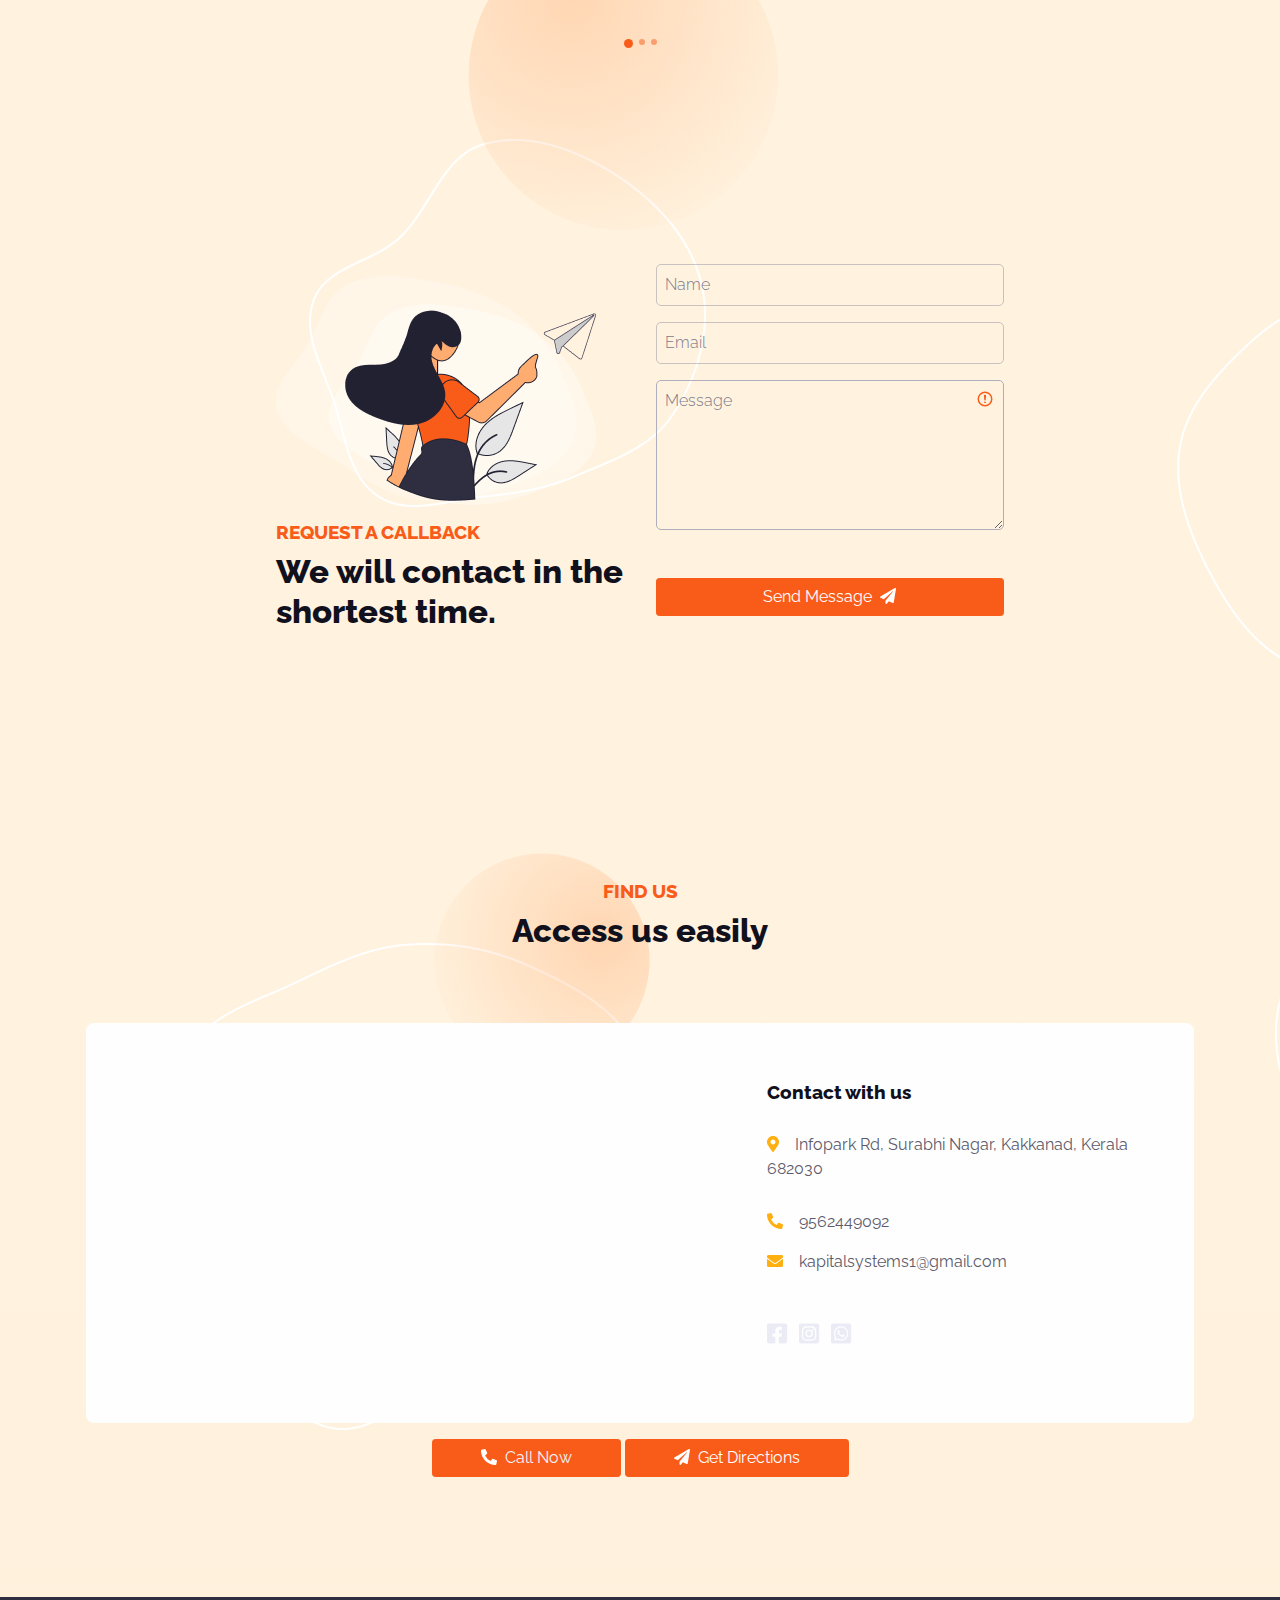
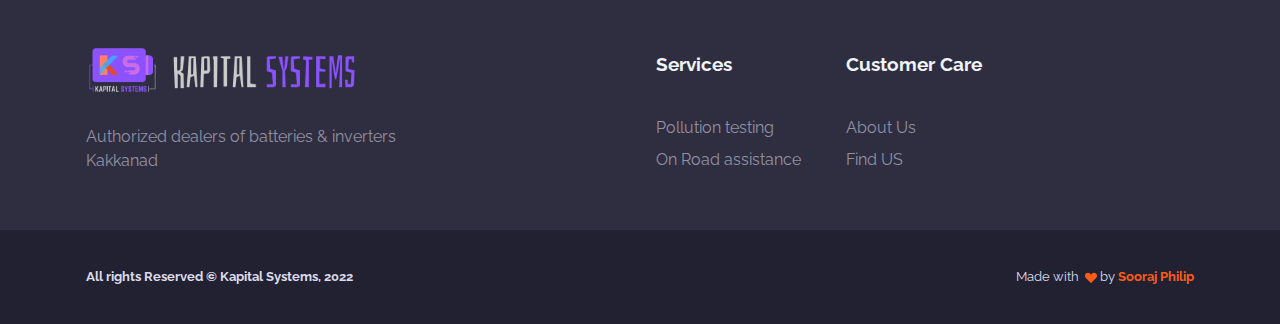
==== commit 8185c776: "Update our services content & Change call button text" ====
--- a/public/index.html
+++ b/public/index.html
@@ -32,7 +32,7 @@
                 </form>
               </div>
             </div>
-            <button class="btn btn-primary order-1 order-lg-0 ms-lg-3" type="submit"><i class="fas fa-phone-alt me-2"></i><a class="text-light" href="tel:9562449092">9562449092</a></button>
+            <button class="btn btn-primary order-1 order-lg-0 ms-lg-3" type="submit"><i class="fas fa-phone-alt me-2"></i><a class="text-light" href="tel:9562449092">Call Now</a></button>
             <form class="d-flex my-3 d-block d-lg-none">
               <input class="form-control me-2 border-200 bg-light" type="search" placeholder="Search" aria-label="Search" />
               <button class="btn btn-outline-primary" type="submit">Search</button>
@@ -99,11 +99,11 @@
                   <div class="text-center pt-5"><img class="img-fluid" src="assets/img/icons/smog-solid.svg" alt="Icon" width="70" />
                     <h5 class="my-4">Pollution Testing</h5>
                   </div>
-                  <p>We offer pollution testing services for both cars and bikes. We use the latest equipment and technology to provide accurate and reliable results.</p>
+                  <p>We offer pollution testing services for all vehicles. We use the latest equipment and technology to provide accurate and reliable results.</p>
                   <ul class="list-unstyled">
                     <li class="mb-2"><span class="me-2"><i class="fas fa-circle text-primary" style="font-size:.5rem"></i></span>Govt. Approved
                     </li>
-                    <li class="mb-2"><span class="me-2"><i class="fas fa-circle text-primary" style="font-size:.5rem"></i></span>Fast Process
+                    <li class="mb-2"><span class="me-2"><i class="fas fa-circle text-primary" style="font-size:.5rem"></i></span>Petrol, Diesel, CNG, LPG
                     </li>
                   </ul>
                 </div>
@@ -125,24 +125,6 @@
                 </div>
               </div>
             </div>
-            <!-- <div class="col-md-4 pt-4 px-md-2 px-lg-3">
-              <div class="card h-100 px-lg-5 card-span">
-                <div class="card-body d-flex flex-column justify-content-around">
-                  <div class="text-center pt-5"><img class="img-fluid" src="assets/img/icons/services-3.svg" alt="..." />
-                    <h5 class="my-4">Personal Services</h5>
-                  </div>
-                  <p>You can trust us to safely deliver your most sensitive documents to the specific area in a short time.</p>
-                  <ul class="list-unstyled">
-                    <li class="mb-2"><span class="me-2"><i class="fas fa-circle text-primary" style="font-size:.5rem"></i></span>Unlimited Bandwidth
-                    </li>
-                    <li class="mb-2"><span class="me-2"><i class="fas fa-circle text-primary" style="font-size:.5rem"></i></span>Encrypted Connection
-                    </li>
-                    <li class="mb-2"><span class="me-2"><i class="fas fa-circle text-primary" style="font-size:.5rem"></i></span>Yes Traffic Logs
-                    </li>
-                  </ul>
-                </div>
-              </div>
-            </div> -->
           </div>
         </div>
       </section>
@@ -440,7 +422,7 @@
                 </div>
               </div>
               <div class="text-center">
-                <button class="btn btn-primary px-5" type="submit"><i class="fas fa-phone-alt me-2"></i><a class="text-light" href="tel:9562449092">9562449092</a></button>
+                <button class="btn btn-primary px-5" type="submit"><i class="fas fa-phone-alt me-2"></i><a class="text-light" href="tel:9562449092">Call Now</a></button>
                 <a href="https://www.google.com/maps/dir//Kapital+Systems/data=!4m8!4m7!1m0!1m5!1m1!1s0x3b080c8848f91b29:0x8926d02c854d4ed5!2m2!1d76.349626!2d10.018125999999999" class="btn btn-primary px-5" target="_blank"><i class="fas fa-paper-plane me-2"></i>Get Directions</a>
               </div>
             </div>
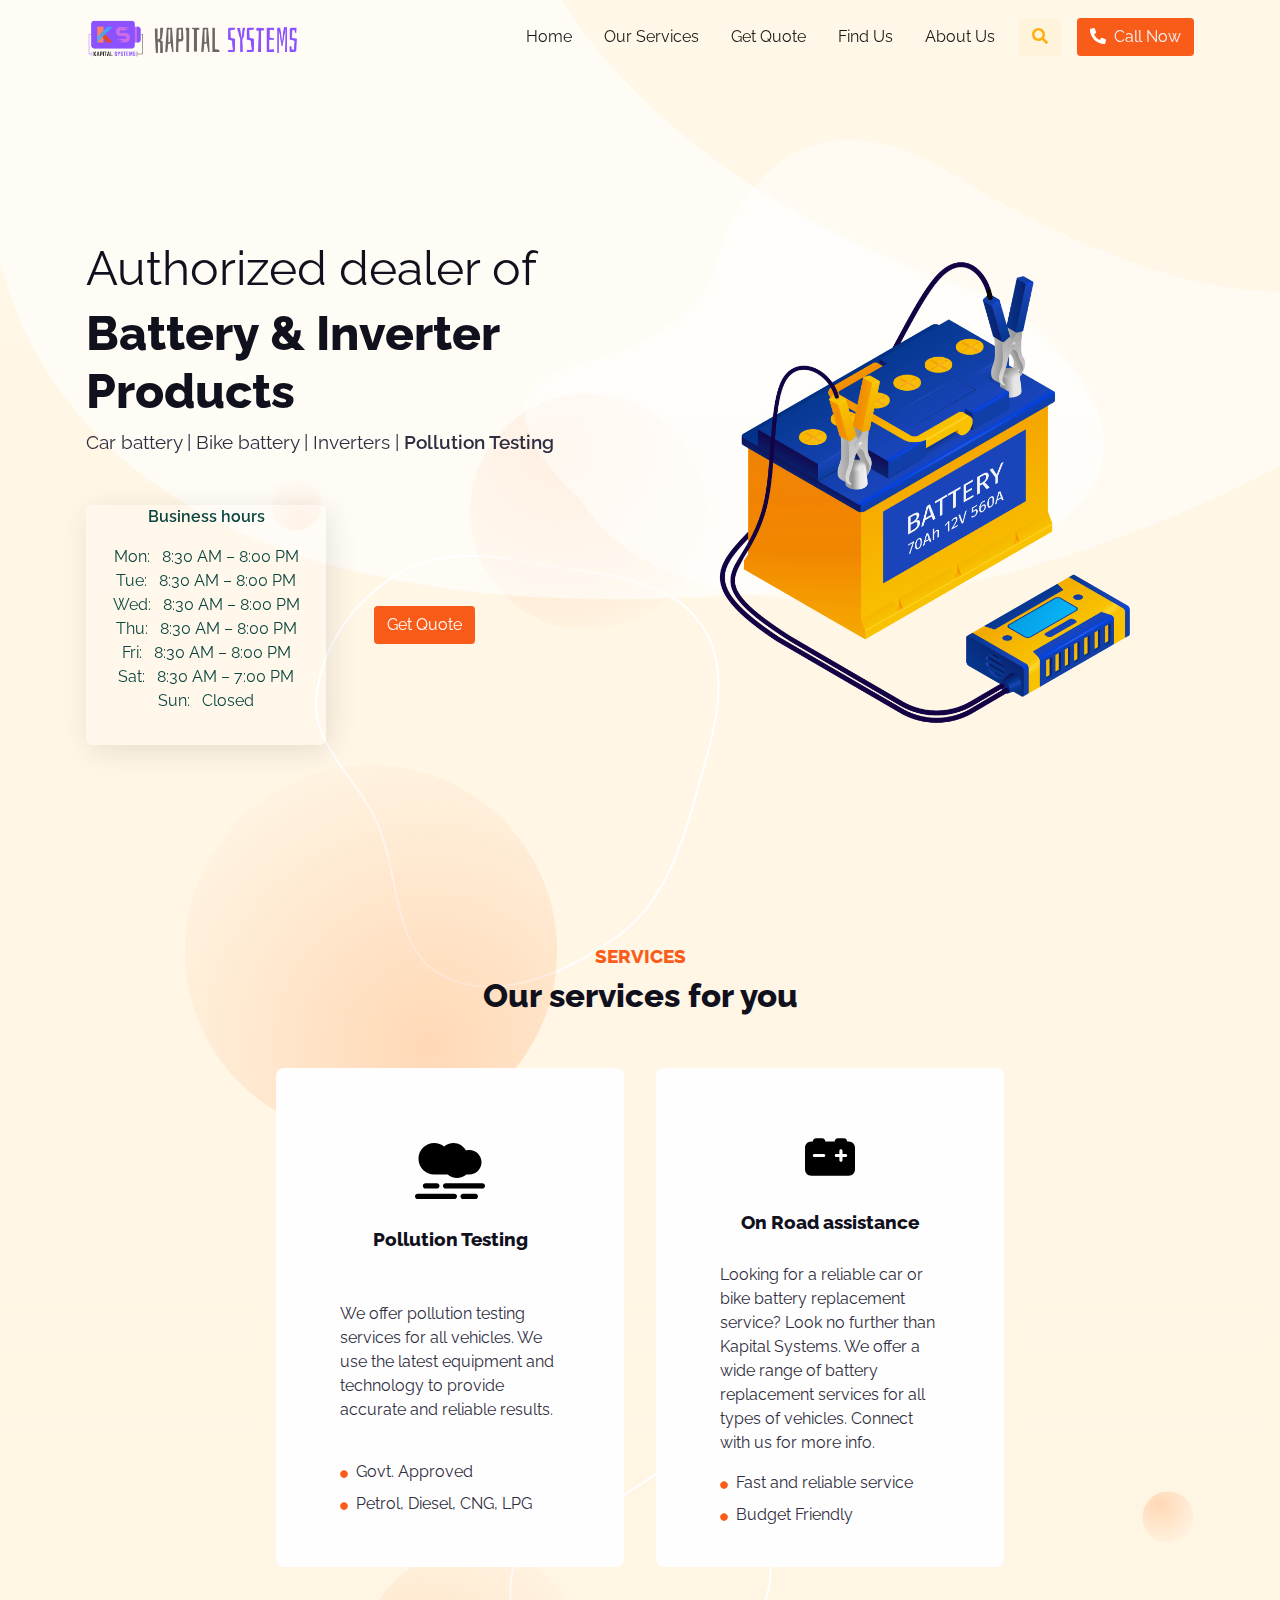
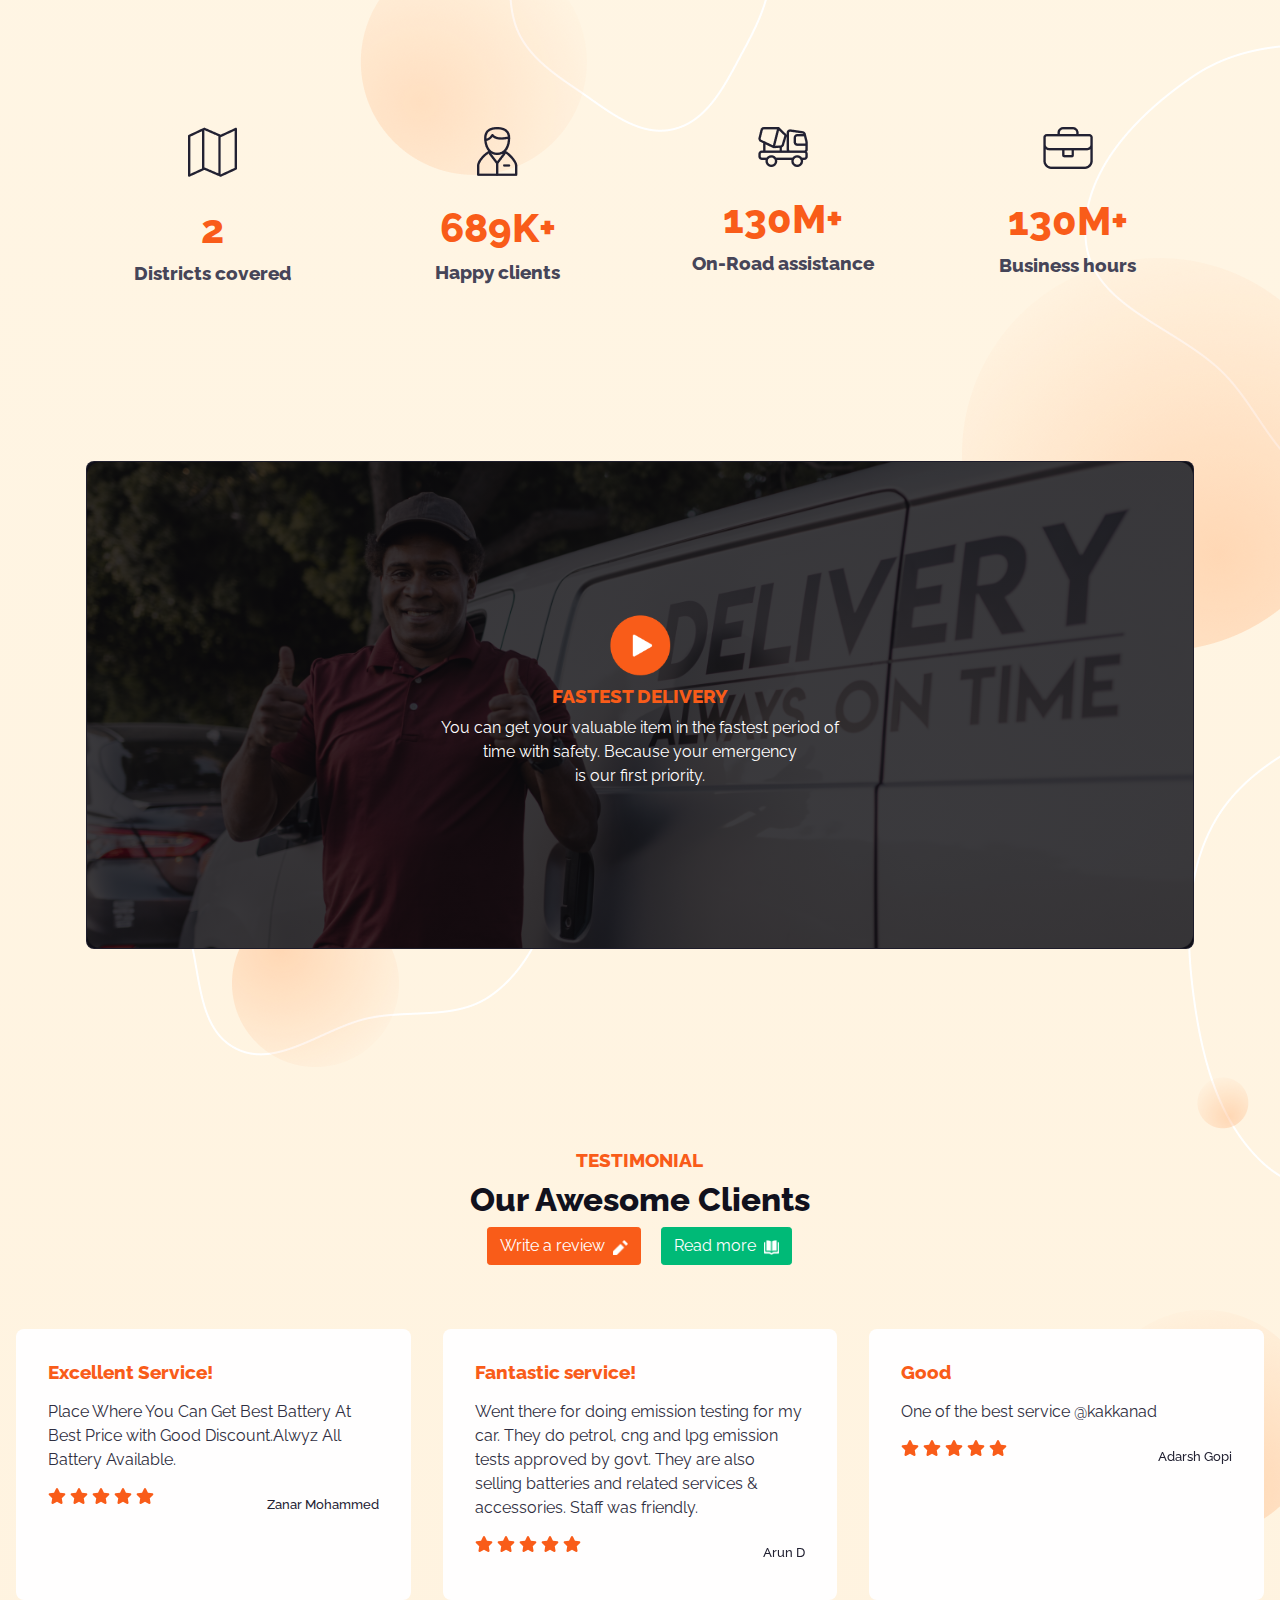
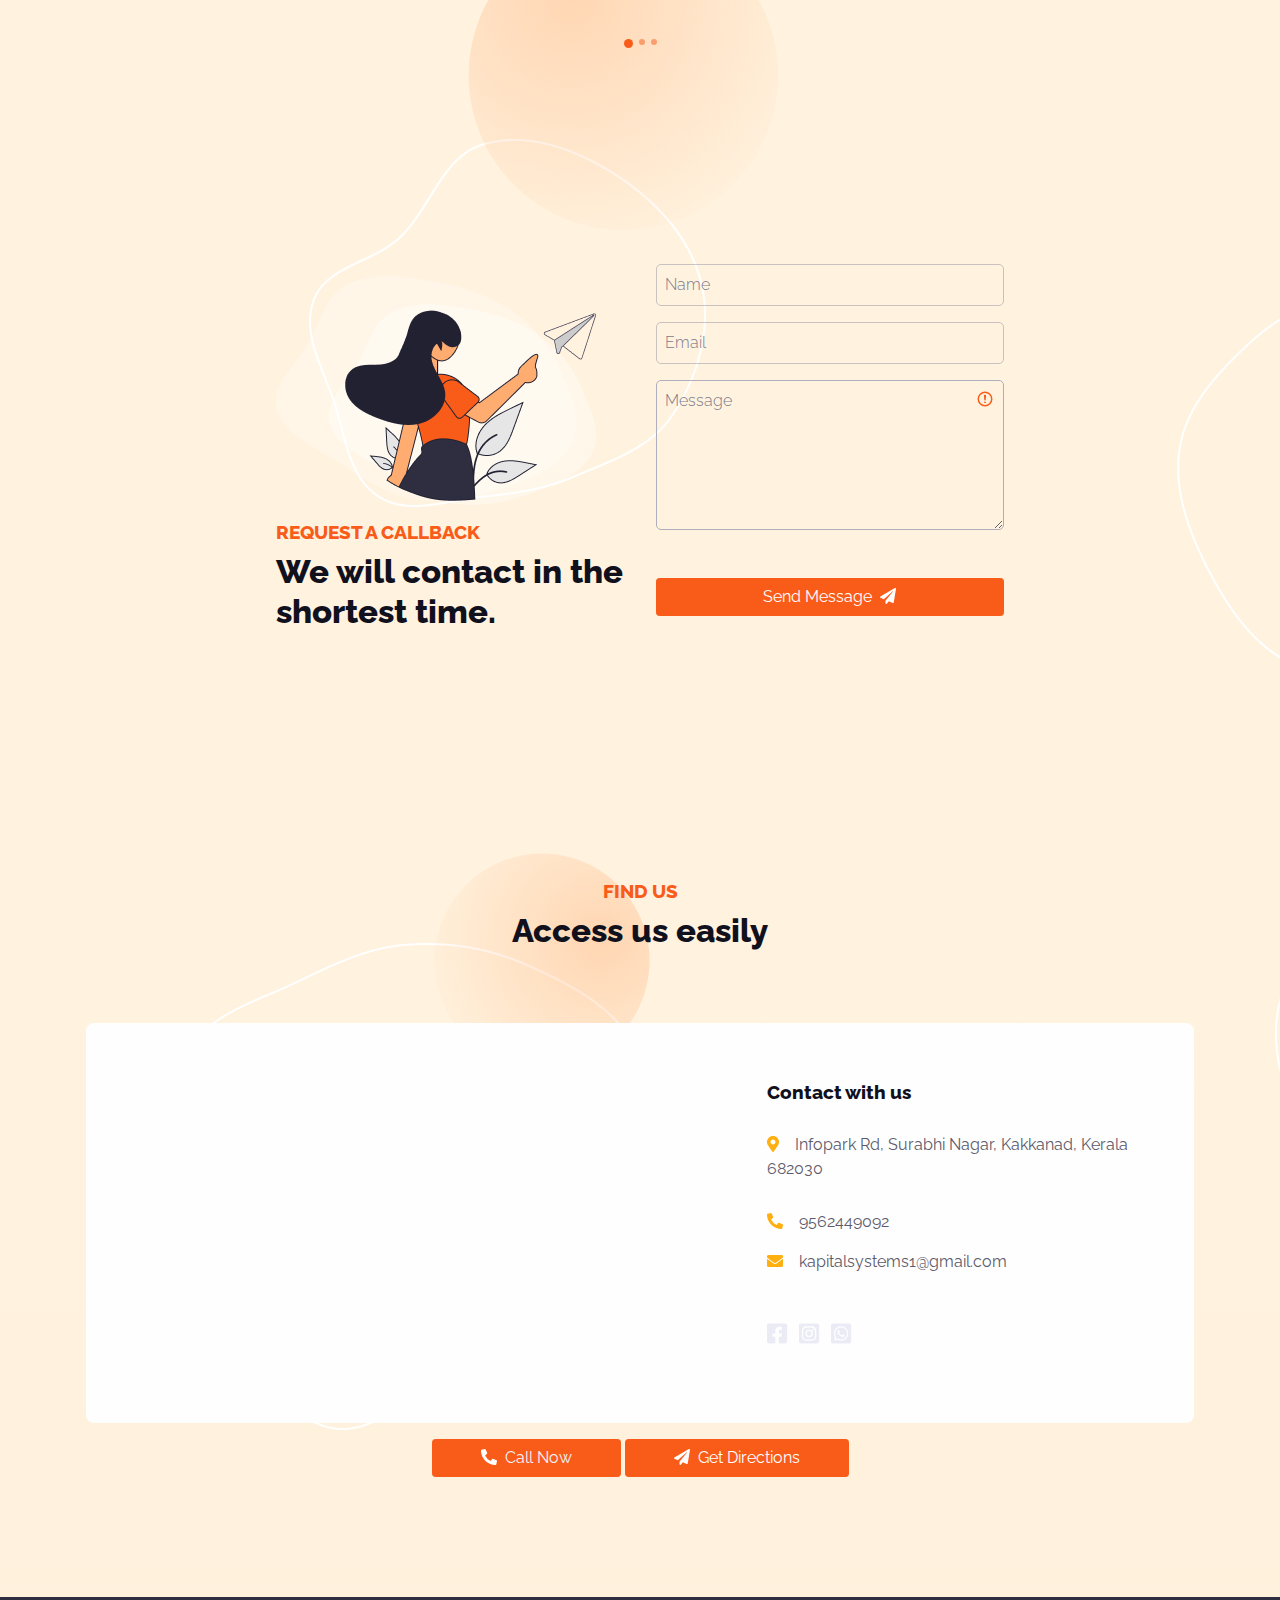
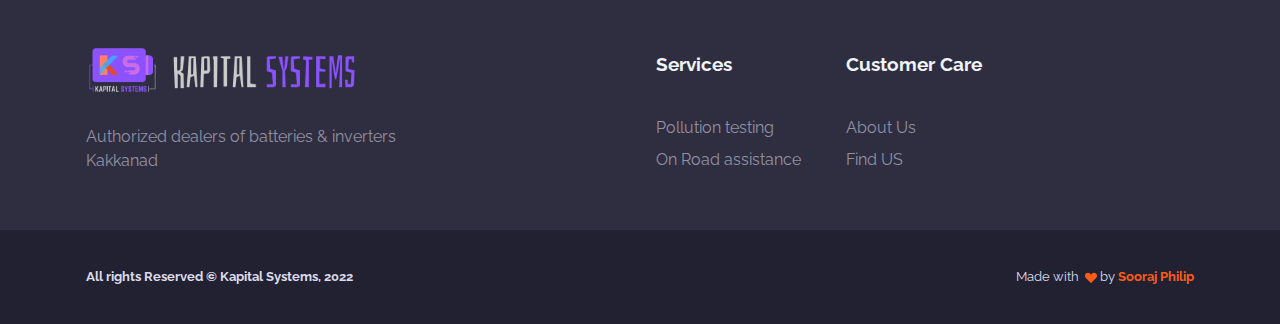
==== commit b84ec9e9: "Add google forms for get quote" ====
--- a/public/index.html
+++ b/public/index.html
@@ -473,7 +473,7 @@
           <div class="modal-content overflow-hidden">
             <div class="modal-header p-0">
               <div class="ratio ratio-16x9" id="exampleModalLabel">
-
+                <iframe src="https://docs.google.com/forms/d/e/1FAIpQLSdIK9k3GdagWjSFjYNmu-fayhAQruAC7ggH0GF4DQ6BlAqumw/viewform?embedded=true" width="640" height="812" frameborder="0" marginheight="0" marginwidth="0">Loading…</iframe>
               </div>
             </div>
             <div class="modal-footer">
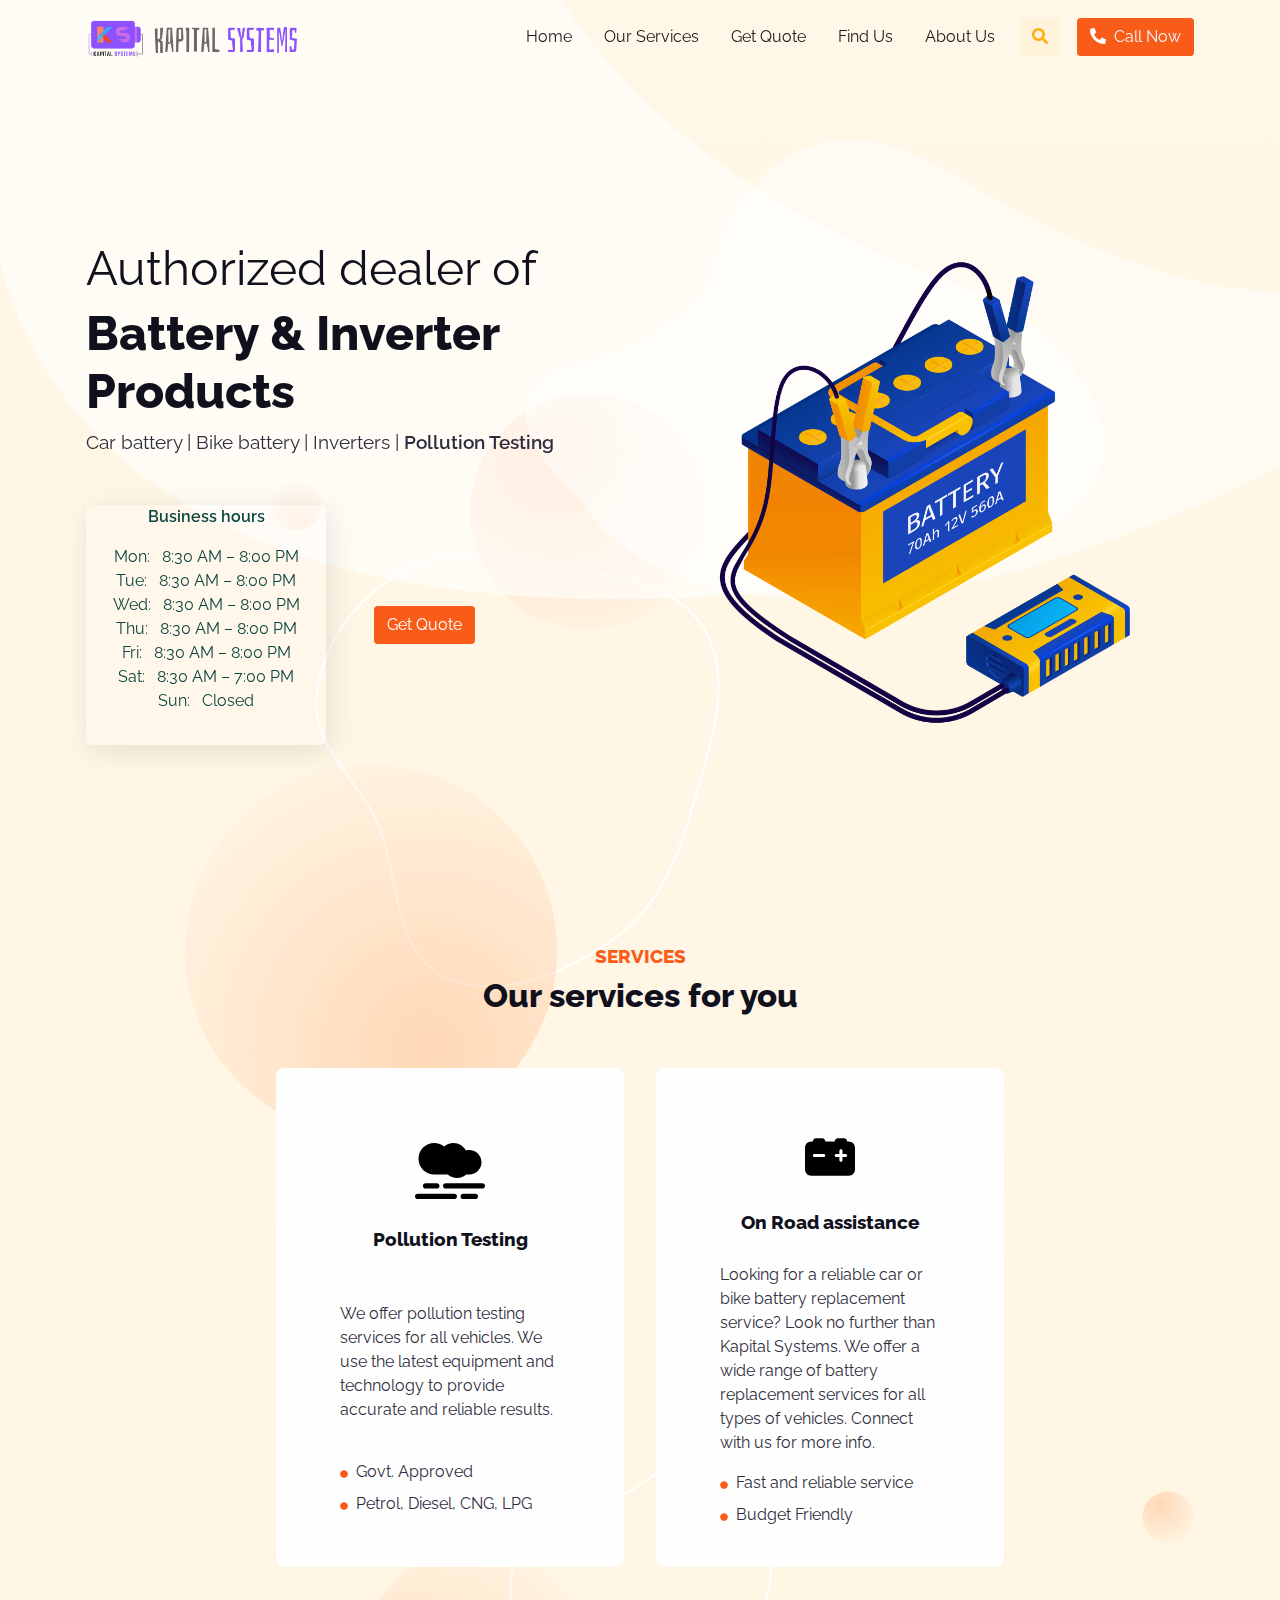
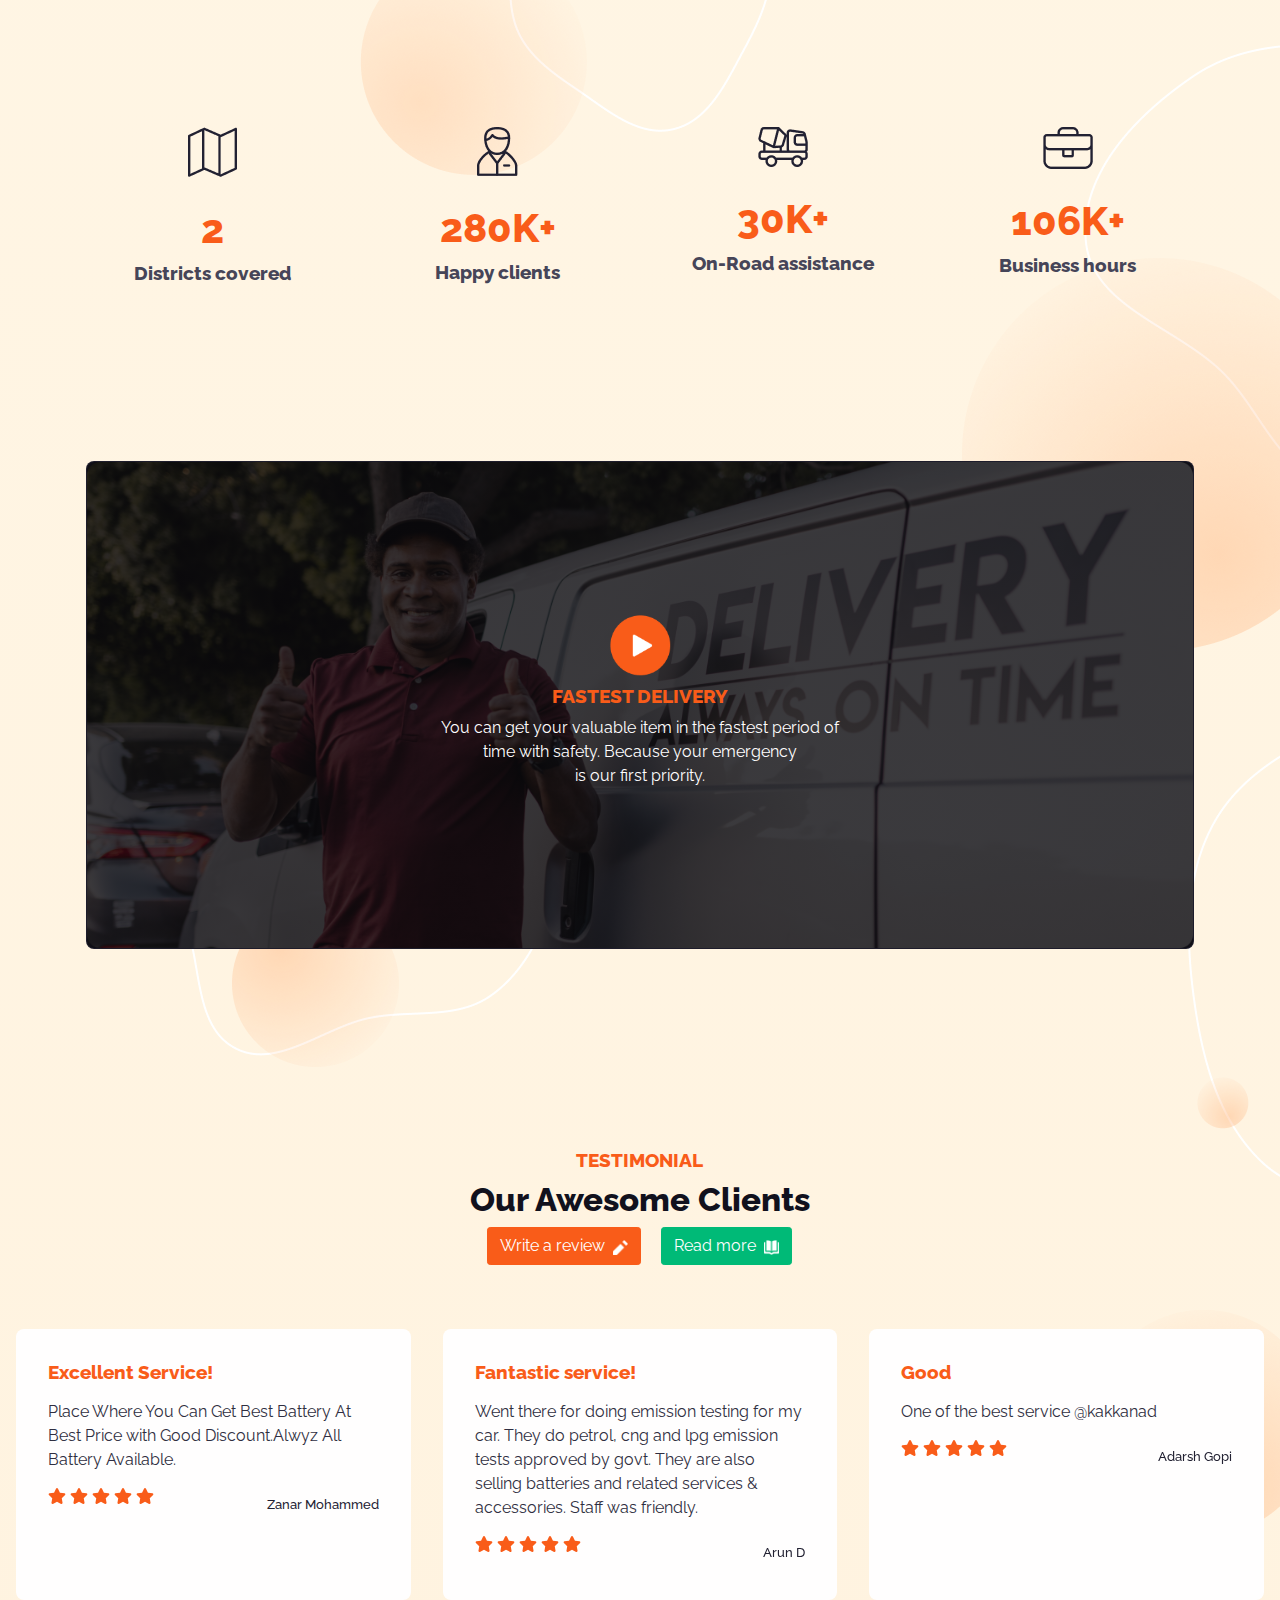
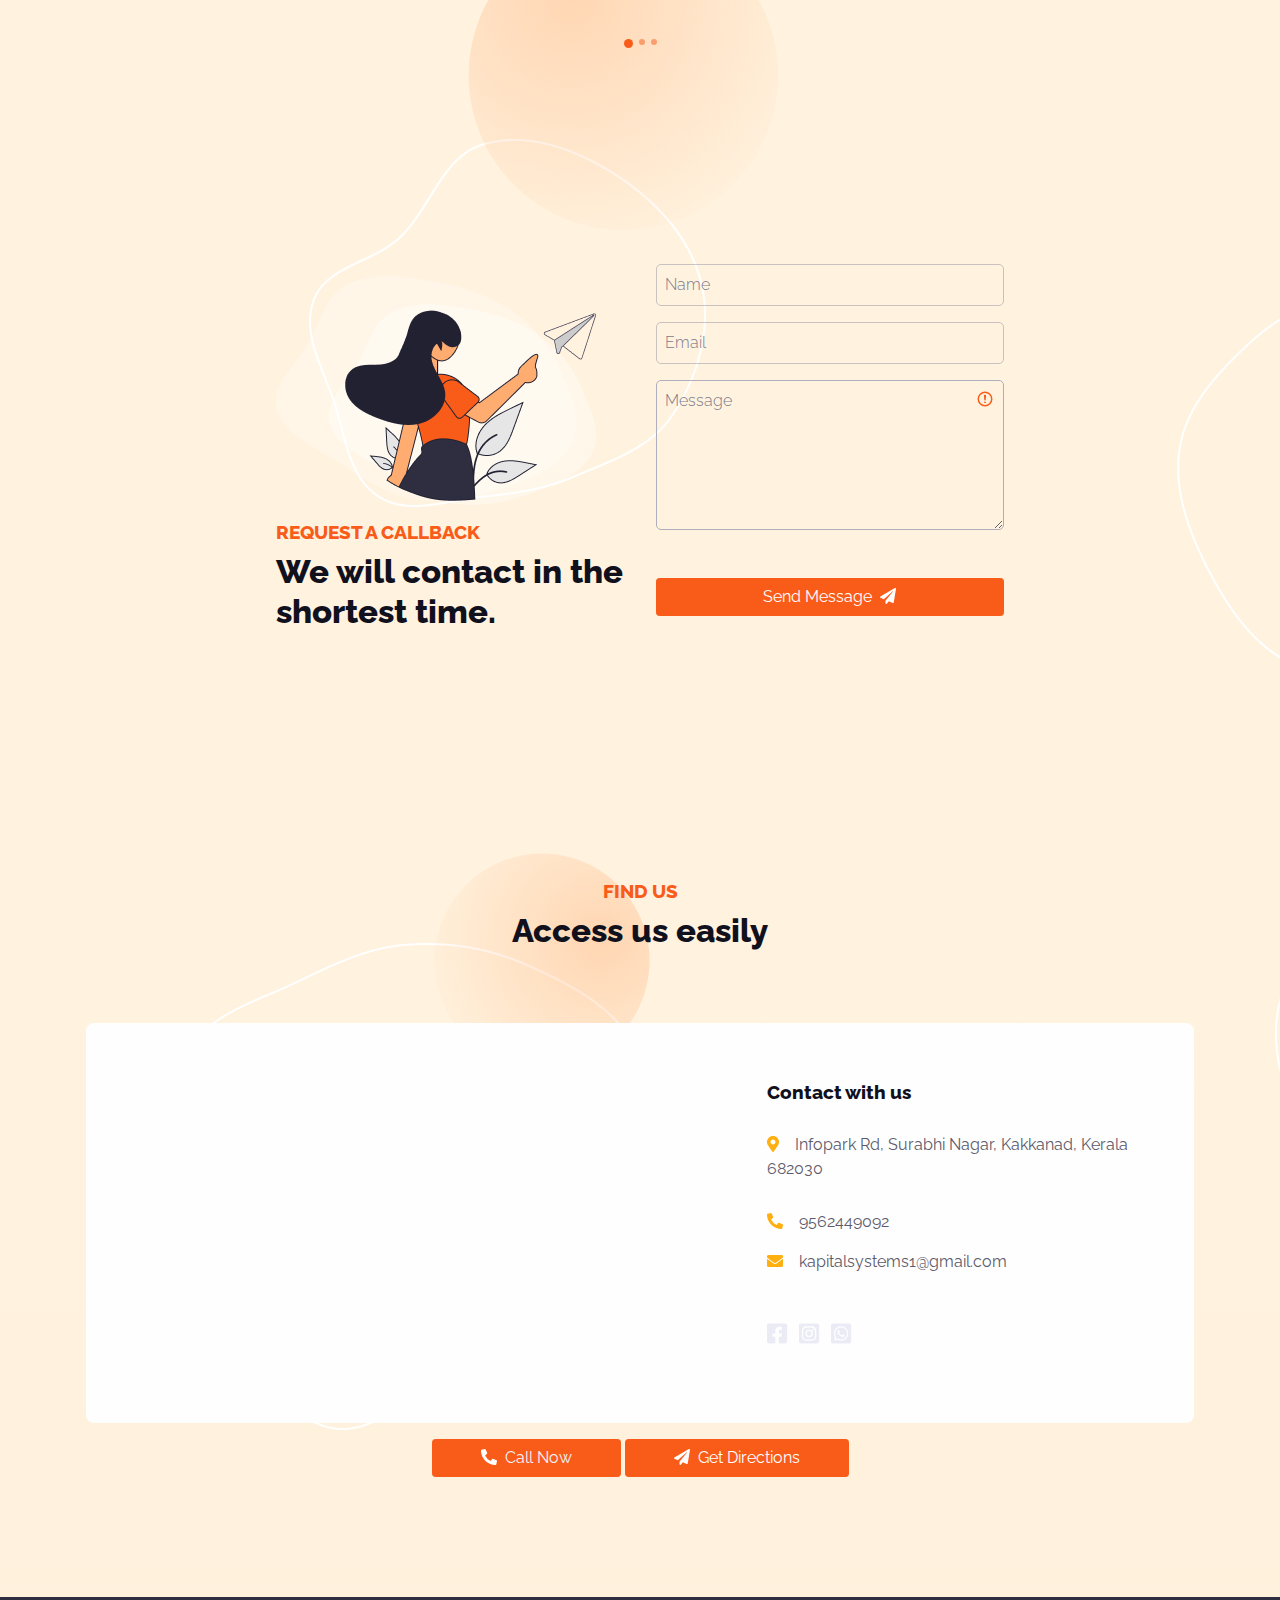
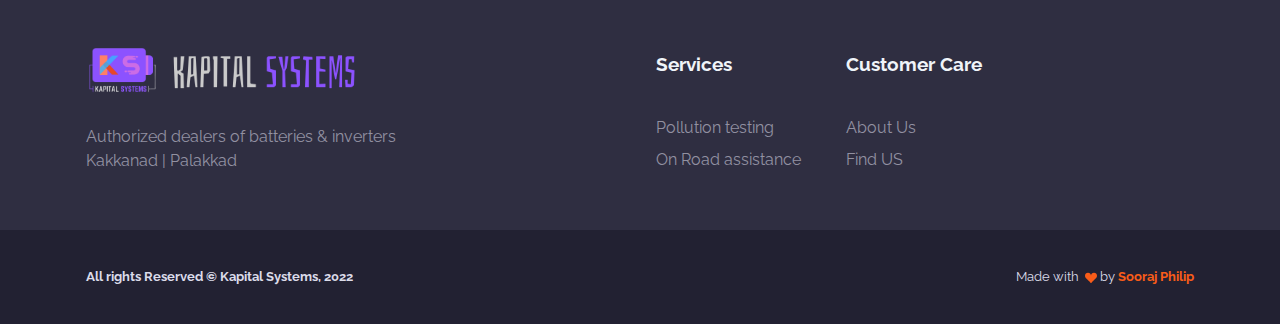
==== commit 8215ba03: "Update our services bottom section" ====
--- a/public/index.html
+++ b/public/index.html
@@ -139,19 +139,19 @@
             </div>
             <div class="col-6 col-lg mb-5">
               <div class="text-center"><img src="assets/img/icons/clients.png" alt="..." />
-                <h1 class="text-primary mt-4">689K+</h1>
+                <h1 class="text-primary mt-4">280K+</h1>
                 <h5 class="text-800">Happy clients</h5>
               </div>
             </div>
             <div class="col-6 col-lg mb-5">
               <div class="text-center"><img src="assets/img/icons/goods.png" alt="..." />
-                <h1 class="text-primary mt-4">130M+</h1>
+                <h1 class="text-primary mt-4">30K+</h1>
                 <h5 class="text-800">On-Road assistance</h5>
               </div>
             </div>
             <div class="col-6 col-lg mb-5">
               <div class="text-center"><img src="assets/img/icons/business.png" alt="..." />
-                <h1 class="text-primary mt-4">130M+</h1>
+                <h1 class="text-primary mt-4">106K+</h1>
                 <h5 class="text-800">Business hours</h5>
               </div>
             </div>
@@ -433,7 +433,7 @@
         <div class="container">
           <div class="row">
             <div class="col-12 col-sm-12 col-lg-6 mb-4 order-0 order-sm-0"><a class="text-decoration-none" href="#"><img src="assets/img/logo/kapital_systems_white.png" height="51" alt="" /></a>
-              <p class="text-500 my-4">Authorized dealers of batteries & inverters<br />Kakkanad</p>
+              <p class="text-500 my-4">Authorized dealers of batteries & inverters<br />Kakkanad | Palakkad</p>
             </div>
             <div class="col-6 col-sm-4 col-lg-2 mb-3 order-3 order-sm-2">
               <h5 class="lh-lg fw-bold text-light mb-4 font-sans-serif">Services</h5>
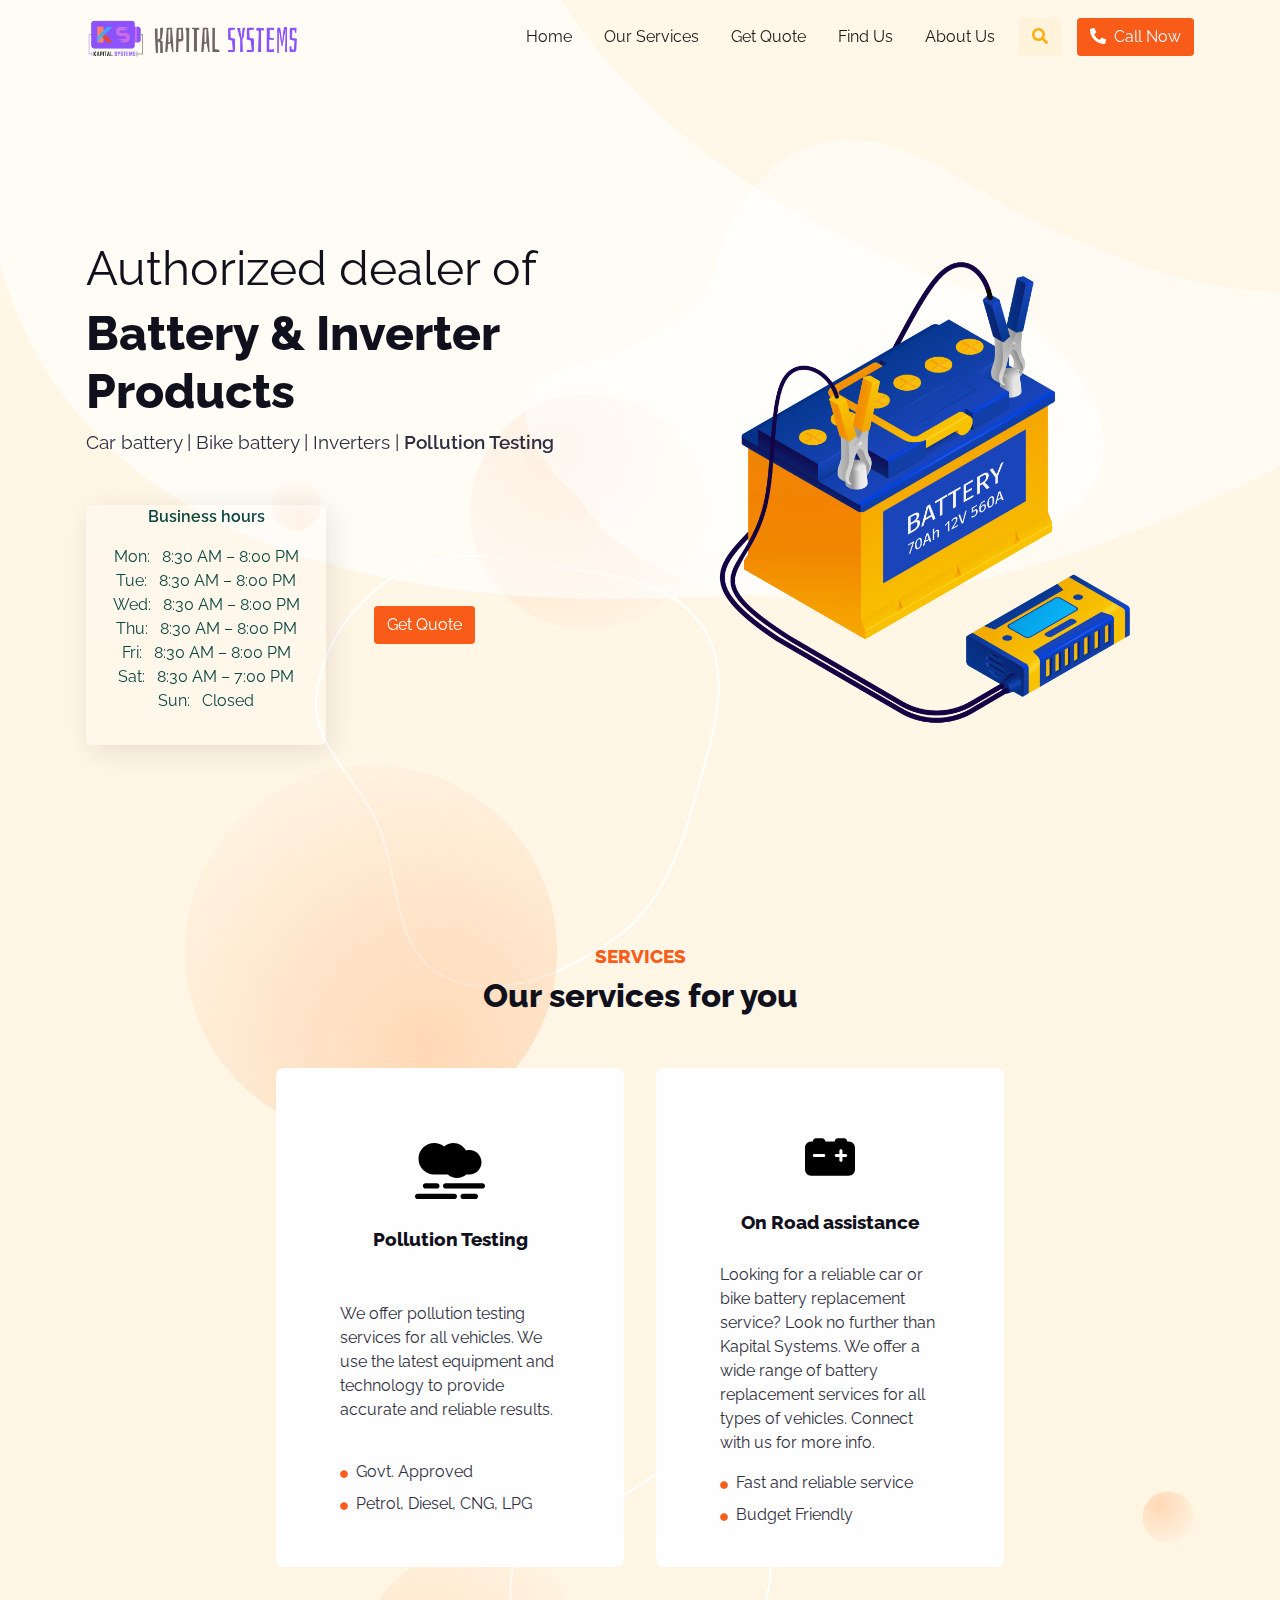
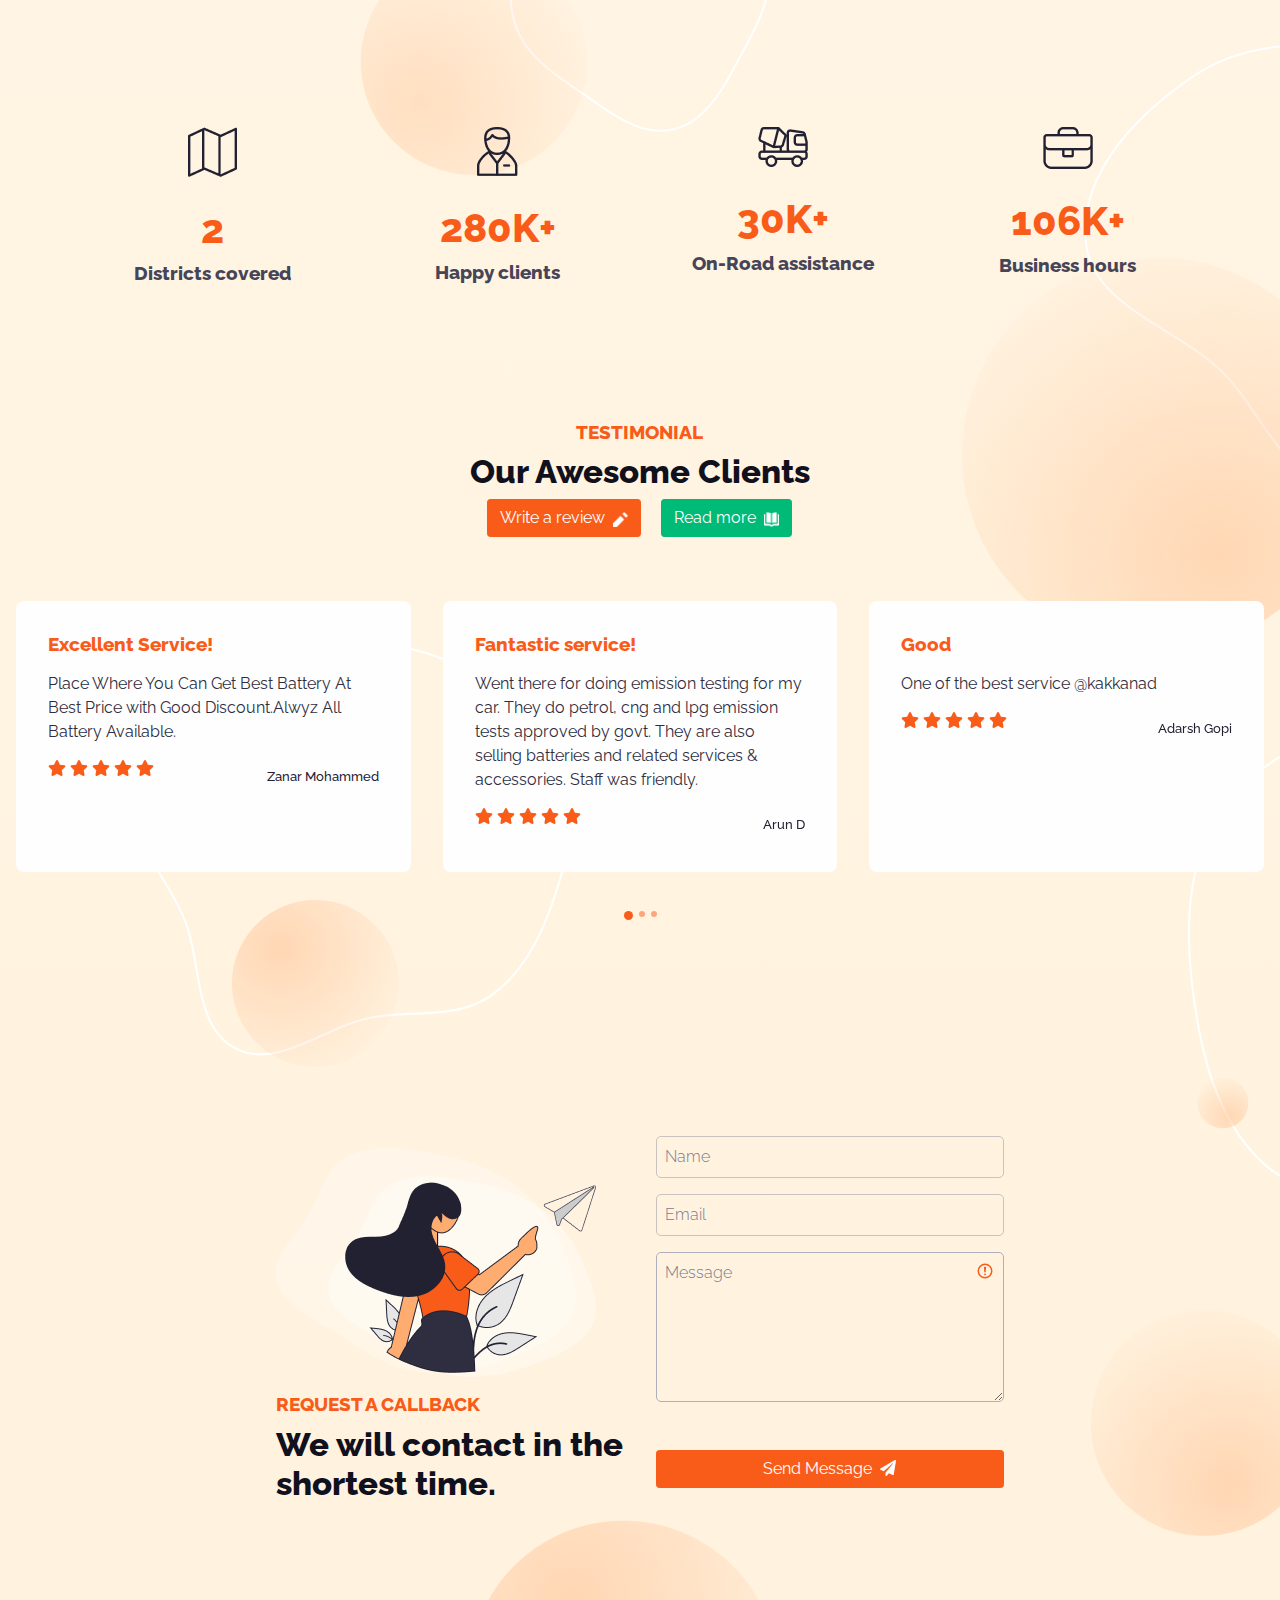
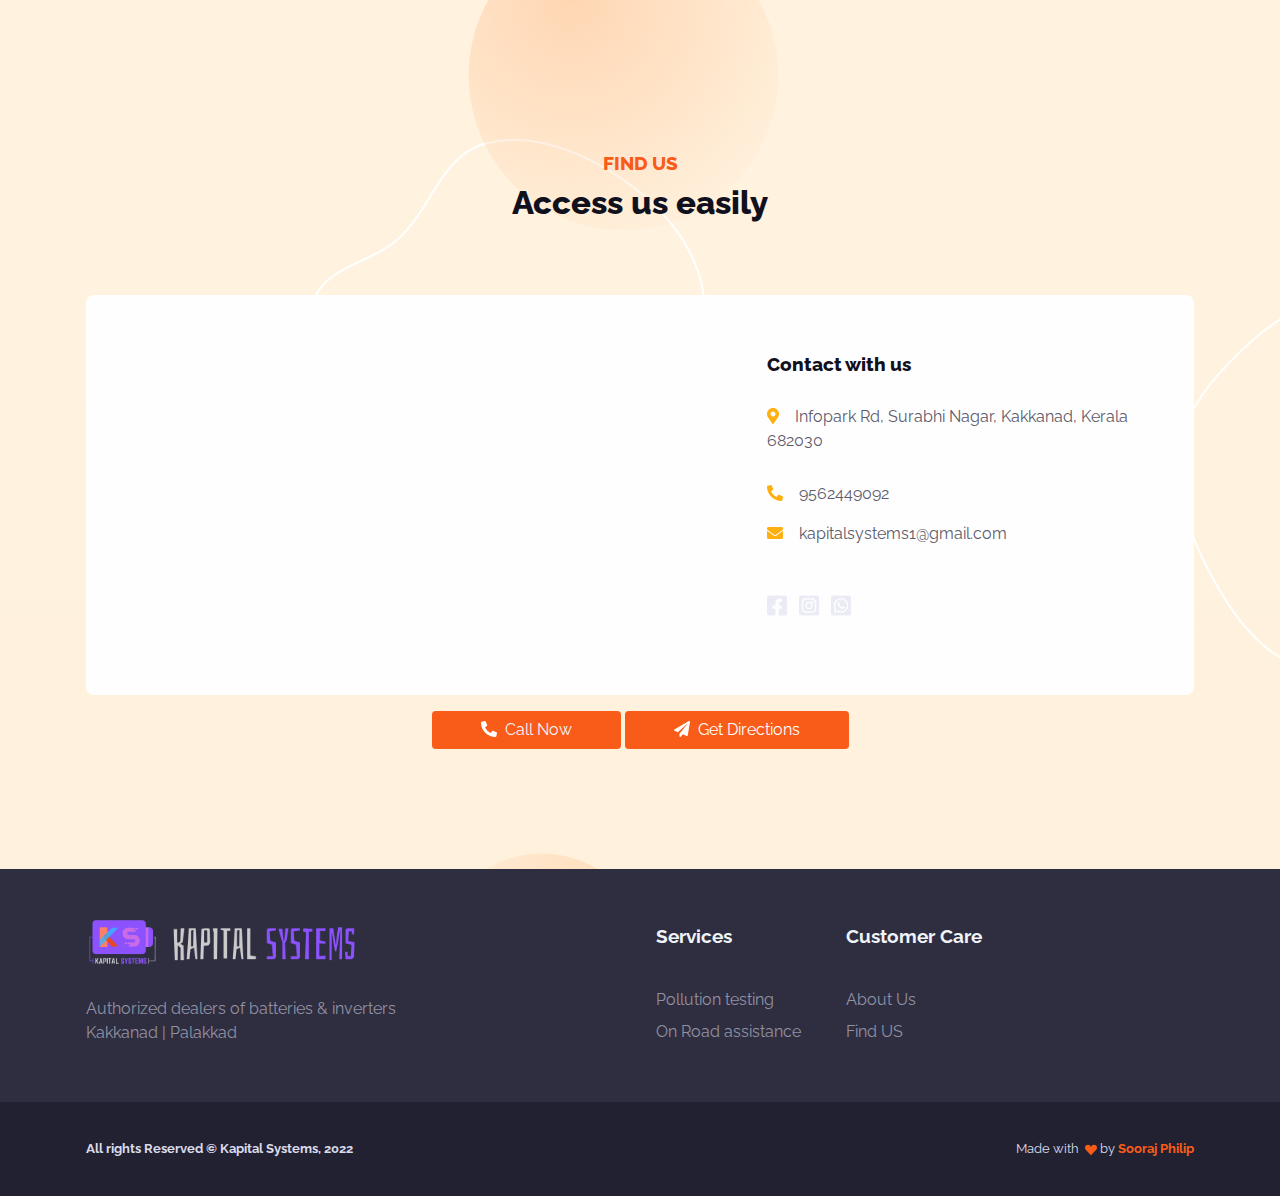
==== commit dfe6d1fa: "Delete video" ====
--- a/public/index.html
+++ b/public/index.html
@@ -158,36 +158,7 @@
           </div>
         </div>
       </section>
-      <section>
-        <div class="container">
-          <div class="row">
-            <div class="col-12">
-              <div class="card bg-dark text-white py-4 py-sm-0"><img class="w-100" src="assets/img/gallery/video.png" alt="video" />
-                <div class="card-img-overlay bg-dark-gradient d-flex flex-column flex-center"><img src="assets/img/icons/play.png" width="80" alt="play" />
-                  <h5 class="text-primary">FASTEST DELIVERY</h5>
-                  <p class="text-center">You can get your valuable item in the fastest period of<br class="d-none d-sm-block" />time with safety. Because your emergency<br class="d-none d-sm-block" />is our first priority.</p><a class="stretched-link" href="#" data-bs-toggle="modal" data-bs-target="#exampleModal"></a>
-                  <div class="modal fade" id="exampleModal" tabindex="-1" aria-labelledby="exampleModalLabel" aria-hidden="true">
-                    <div class="modal-dialog modal-lg modal-dialog-centered">
-                      <div class="modal-content overflow-hidden">
-                        <div class="modal-header p-0">
-                          <div class="ratio ratio-16x9" id="exampleModalLabel">
-                            <iframe src="https://www.youtube.com/embed/TlcP2aTOp-Q" title="YouTube video" allowfullscreen="allowfullscreen"></iframe>
-                          </div>
-                        </div>
-                        <div class="modal-footer">
-                          <button class="btn btn-primary" type="button" data-bs-dismiss="modal">Close</button>
-                        </div>
-                      </div>
-                    </div>
-                  </div>
-                </div>
-              </div>
-            </div>
-          </div>
-        </div>
-      </section>
       <section class="py-7">
-
         <div class="container-fluid">
           <div class="row flex-center">
             <div class="col-md-8 col-lg-5 text-center">
@@ -462,7 +433,7 @@
               <p class="fs--1 my-2 text-center text-md-end text-200"> Made with&nbsp;
                 <svg class="bi bi-suit-heart-fill" xmlns="http://www.w3.org/2000/svg" width="12" height="12" fill="#F95C19" viewBox="0 0 16 16">
                   <path d="M4 1c2.21 0 4 1.755 4 3.92C8 2.755 9.79 1 12 1s4 1.755 4 3.92c0 3.263-3.234 4.414-7.608 9.608a.513.513 0 0 1-.784 0C3.234 9.334 0 8.183 0 4.92 0 2.755 1.79 1 4 1z"></path>
-                </svg>&nbsp;by&nbsp;<a class="fw-bold text-primary" href="https://www.linkedin.com/in/sooraj-philip/" target="_blank">Sooraj Philip</a>
+                </svg>&nbsp;by&nbsp;<a class="fw-bold text-primary" href="https://linktr.ee/soorajphilip" target="_blank">Sooraj Philip</a>
               </p>
             </div>
           </div>
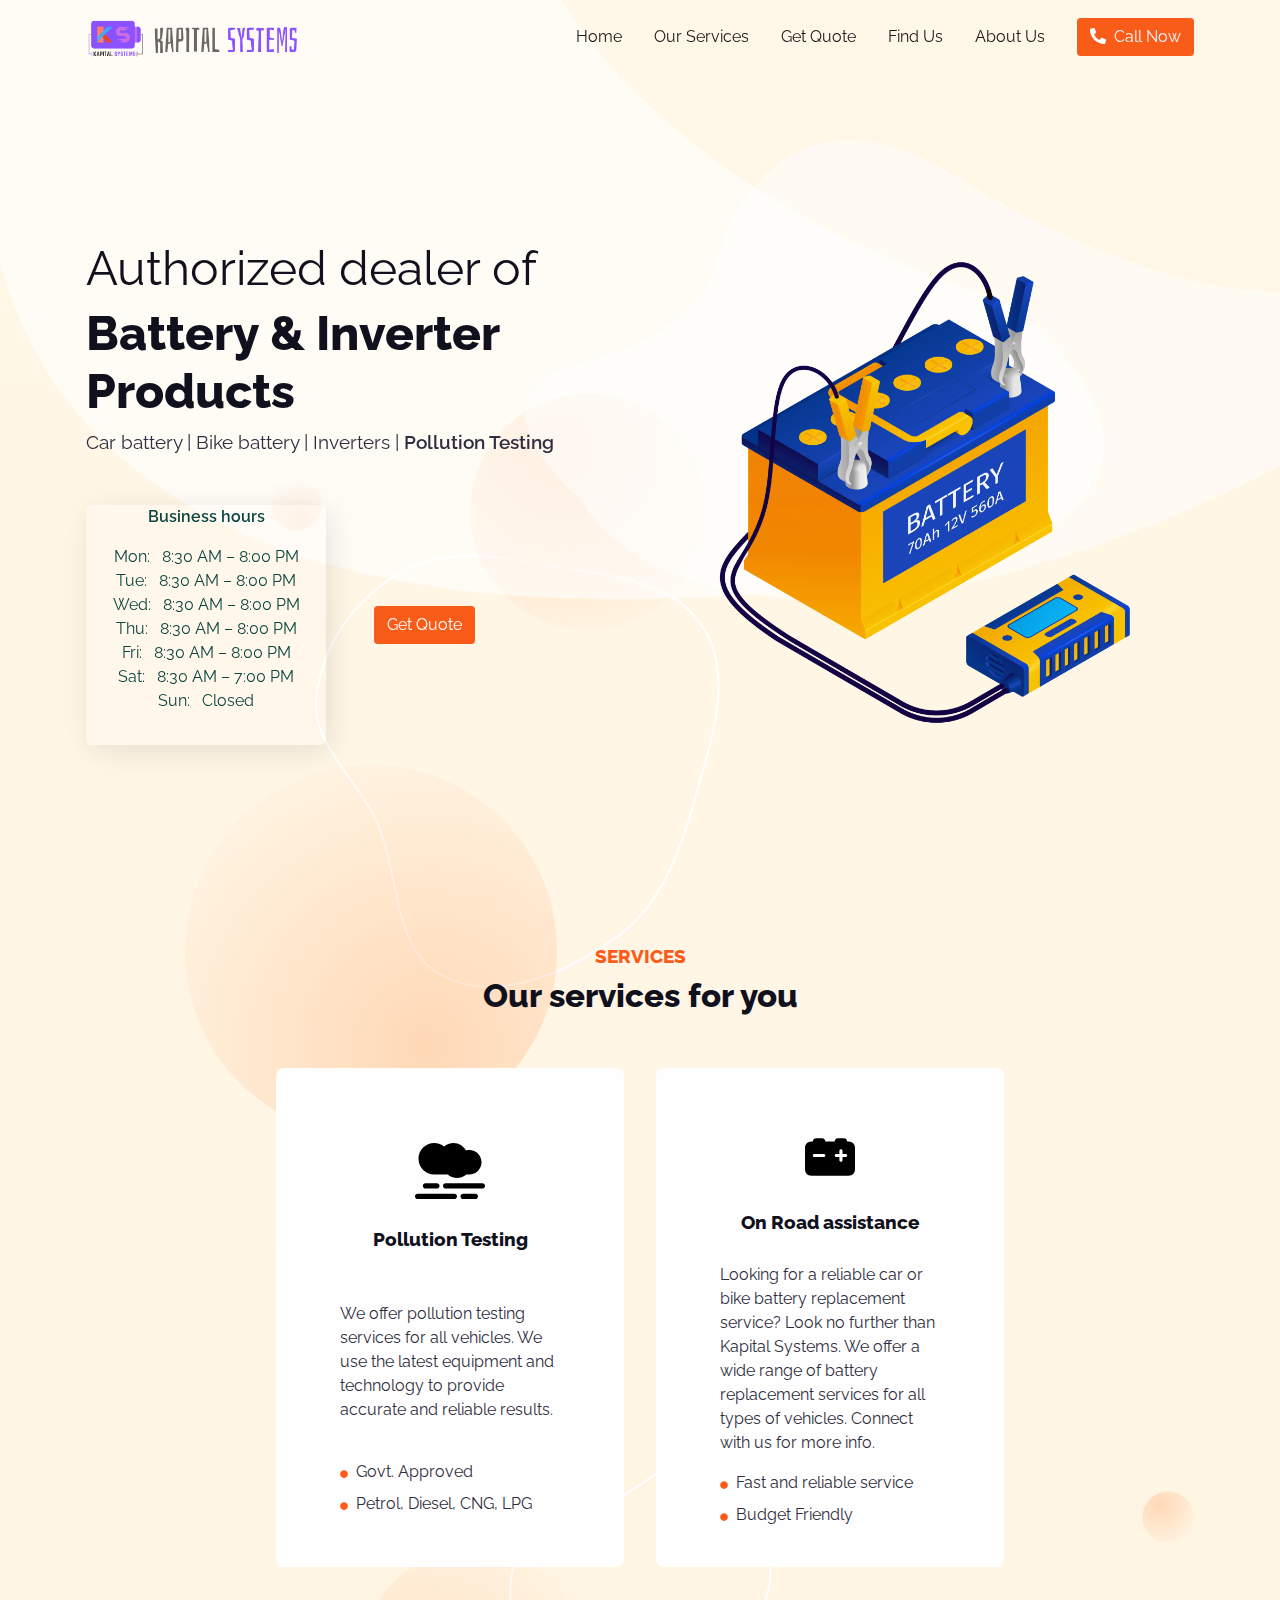
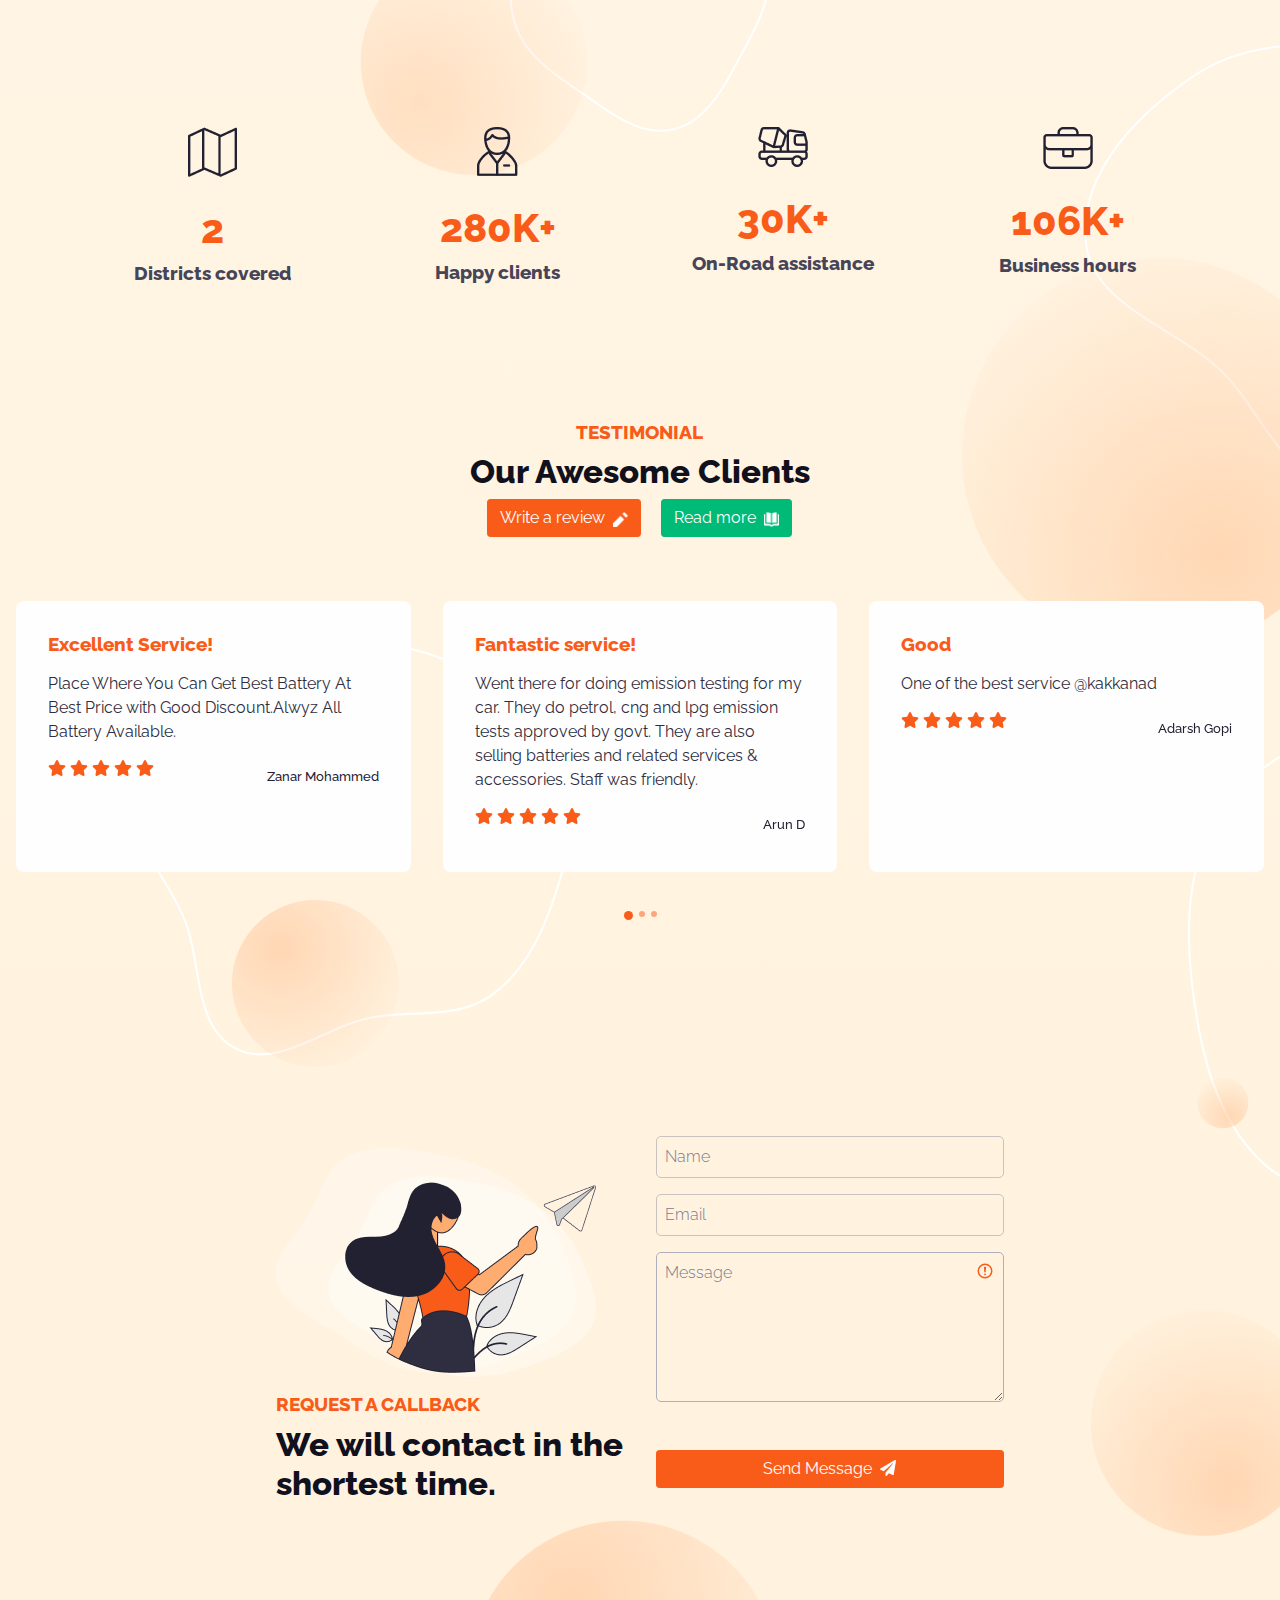
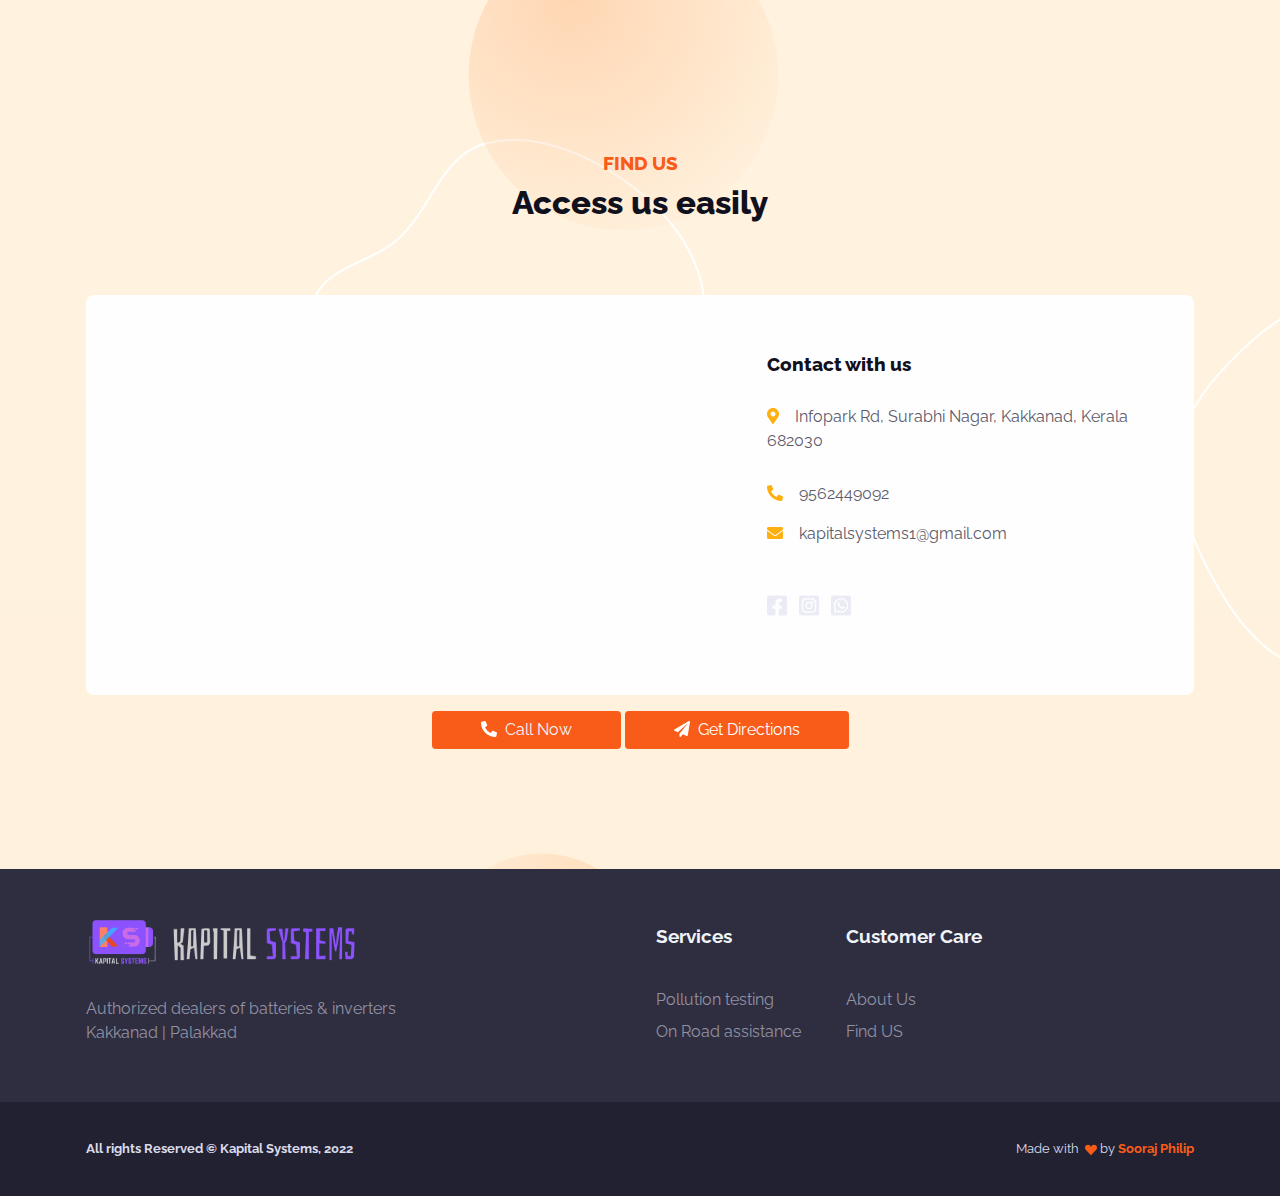
==== commit d9a23310: "Hide search" ====
--- a/public/index.html
+++ b/public/index.html
@@ -24,14 +24,14 @@
               <li class="nav-item px-2"><a class="nav-link" href="#findUs">Find Us</a></li>
               <li class="nav-item px-2"><a class="nav-link" href="about.html">About Us</a></li>
             </ul>
-            <div class="dropdown d-none d-lg-block">
+            <!-- <div class="dropdown d-none d-lg-block">
               <button class="btn bg-soft-warning ms-2" id="dropdownMenuButton1" type="submit" data-bs-toggle="dropdown" aria-expanded="false"><i class="fas fa-search text-warning"></i></button>
               <div class="dropdown-menu dropdown-menu-lg-end p-0 rounded" aria-labelledby="dropdownMenuButton1" style="top:55px">
                 <form>
                   <input class="form-control border-200" type="search" placeholder="Search" aria-label="Search" style="background:#FDF1DF;" />
                 </form>
               </div>
-            </div>
+            </div> -->
             <button class="btn btn-primary order-1 order-lg-0 ms-lg-3" type="submit"><i class="fas fa-phone-alt me-2"></i><a class="text-light" href="tel:9562449092">Call Now</a></button>
             <form class="d-flex my-3 d-block d-lg-none">
               <input class="form-control me-2 border-200 bg-light" type="search" placeholder="Search" aria-label="Search" />
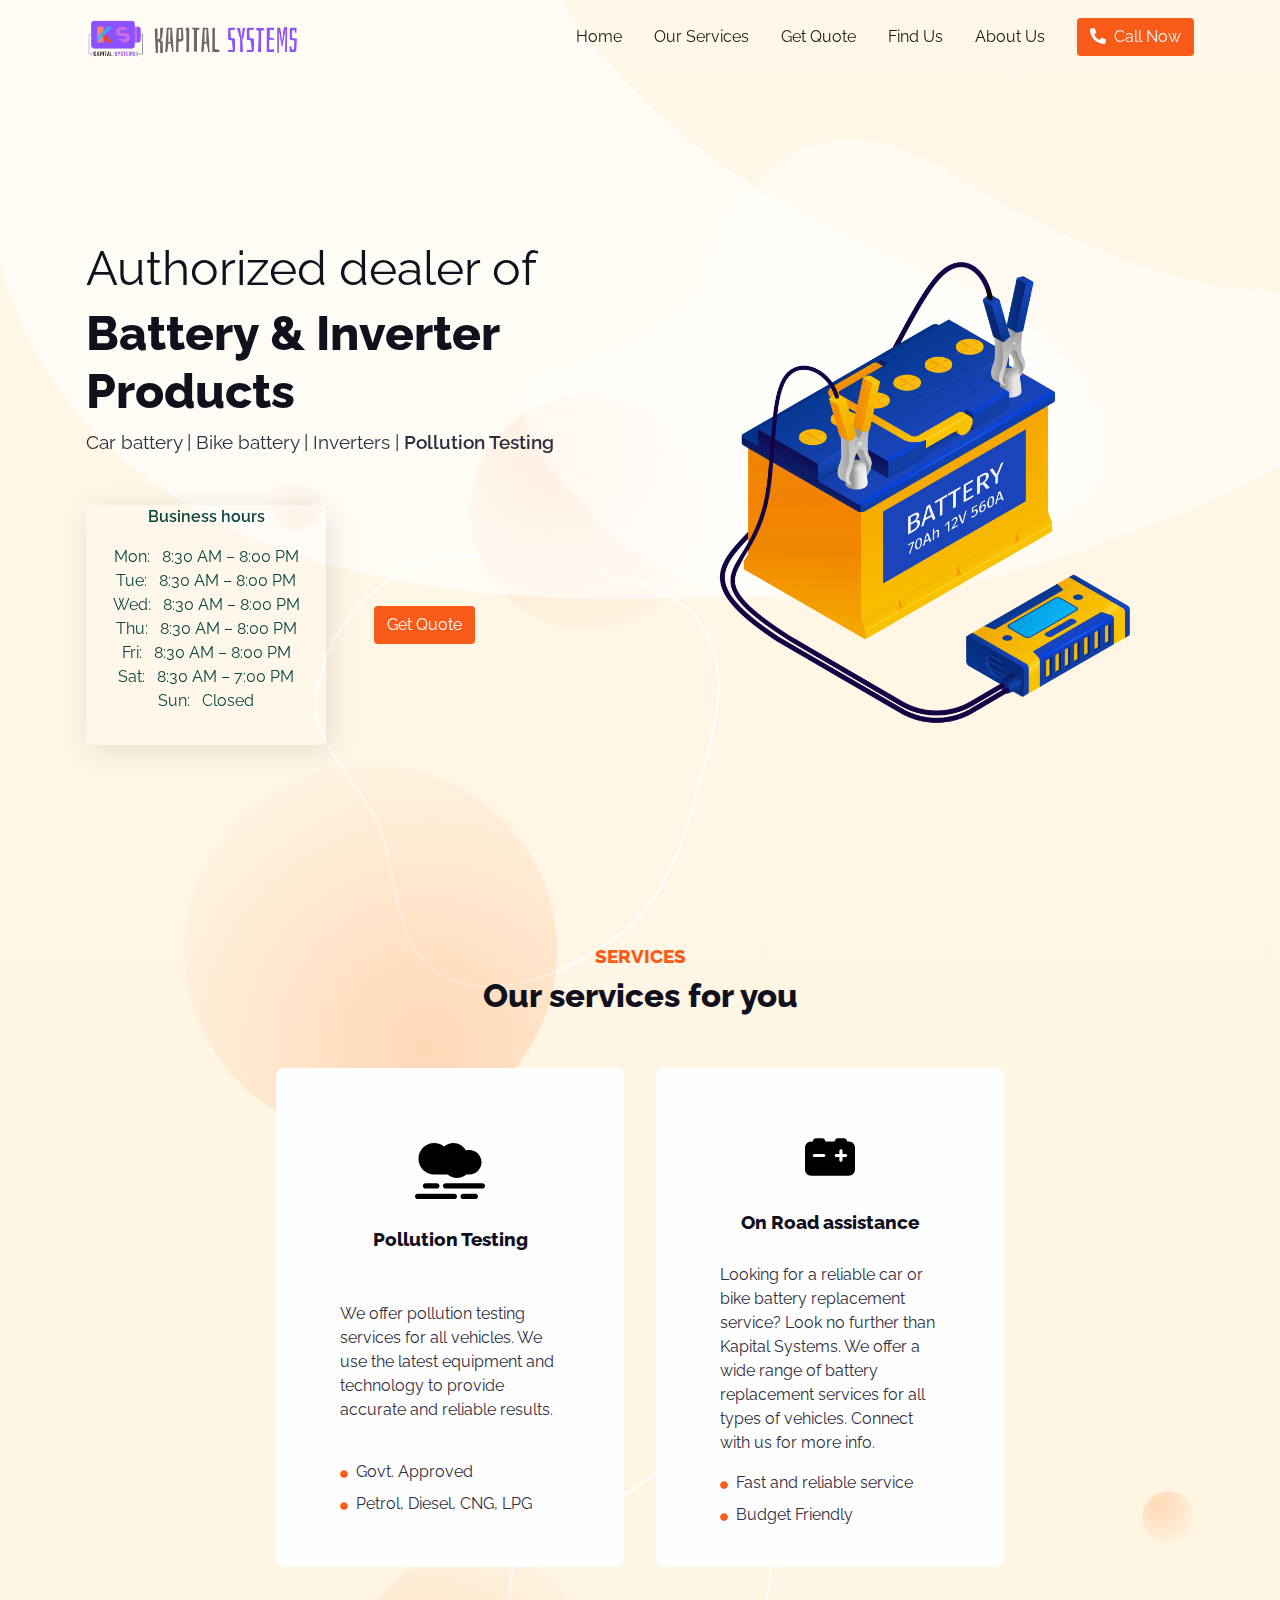
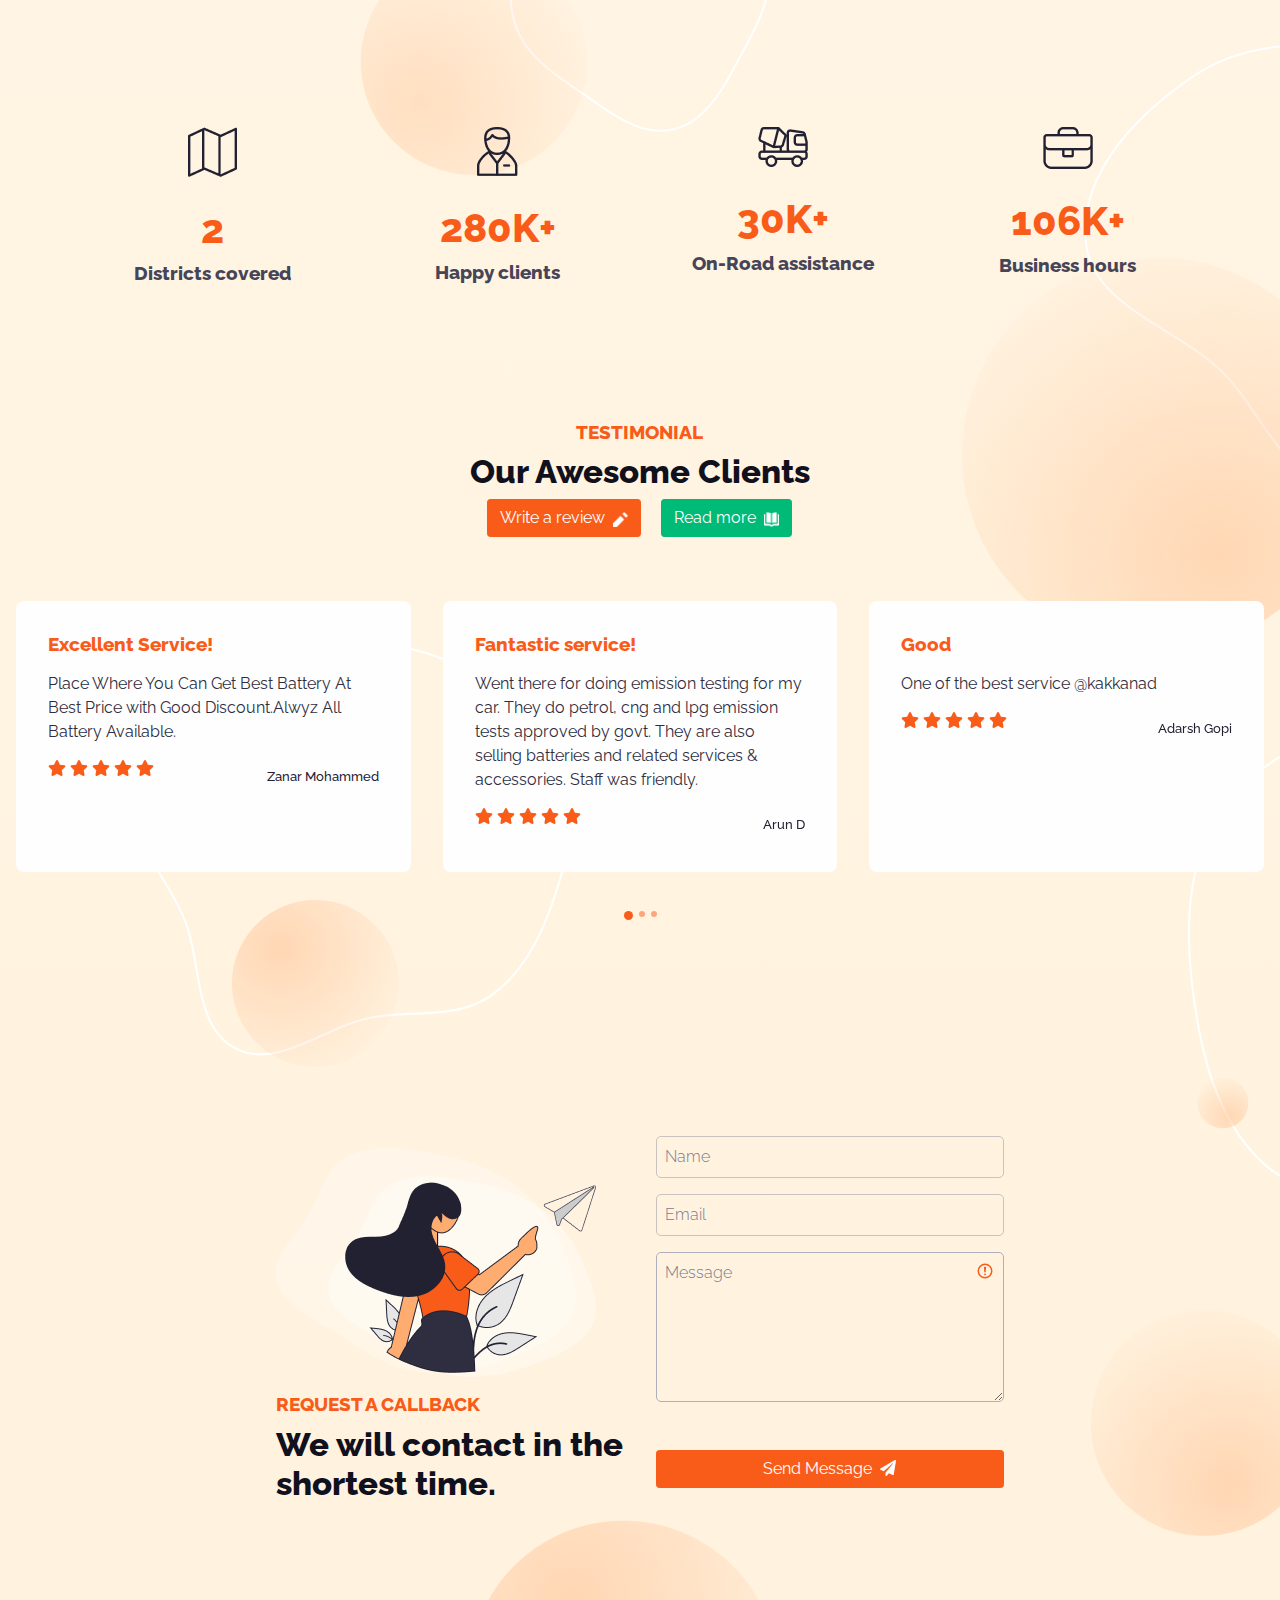
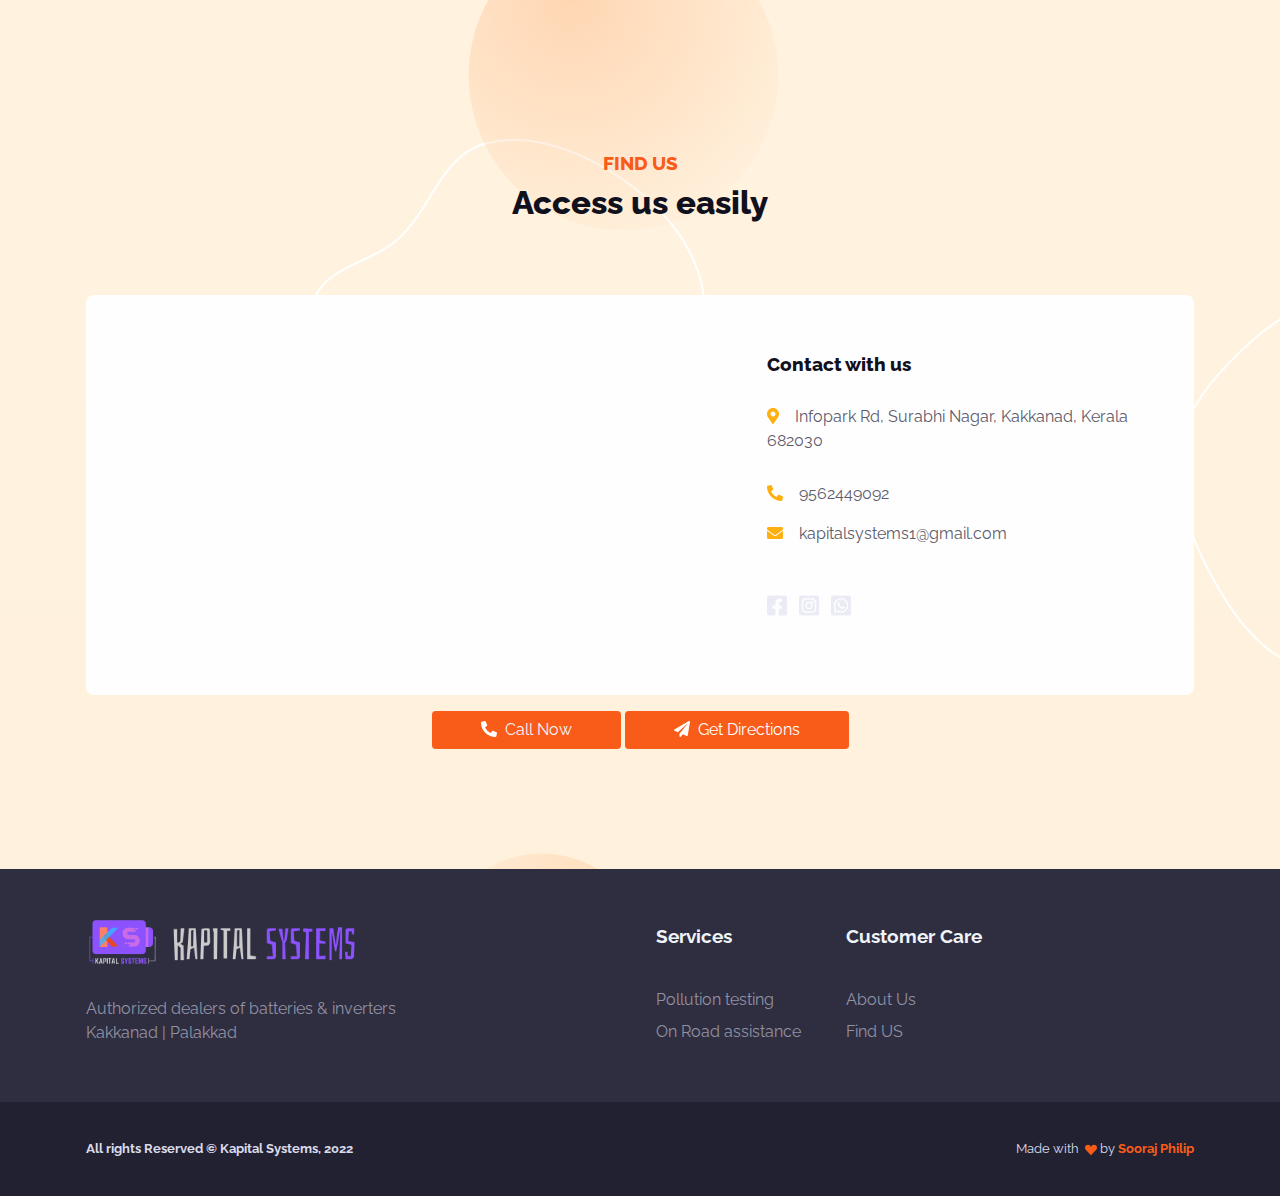
==== commit 7028eec8: "Delete unwanted code" ====
--- a/public/index.html
+++ b/public/index.html
@@ -33,10 +33,6 @@
               </div>
             </div> -->
             <button class="btn btn-primary order-1 order-lg-0 ms-lg-3" type="submit"><i class="fas fa-phone-alt me-2"></i><a class="text-light" href="tel:9562449092">Call Now</a></button>
-            <form class="d-flex my-3 d-block d-lg-none">
-              <input class="form-control me-2 border-200 bg-light" type="search" placeholder="Search" aria-label="Search" />
-              <button class="btn btn-outline-primary" type="submit">Search</button>
-            </form>
           </div>
         </div>
       </nav>
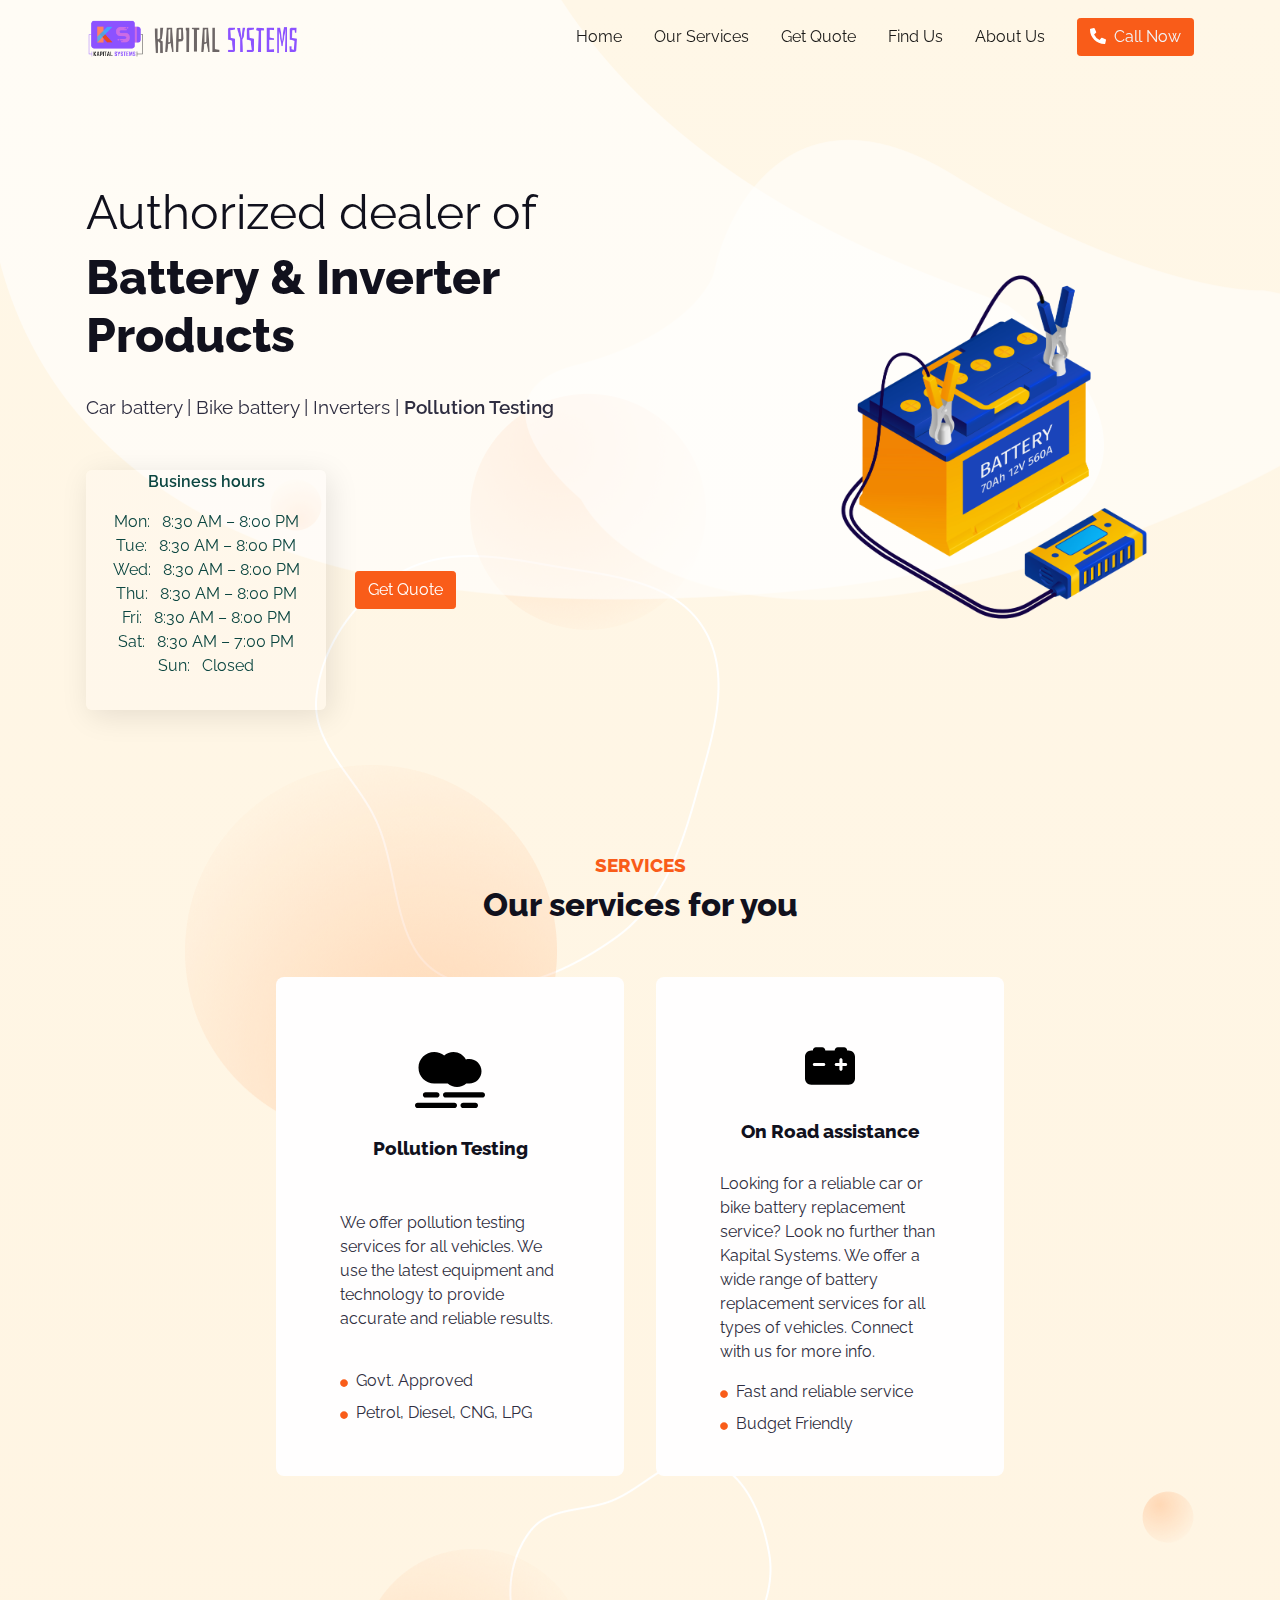
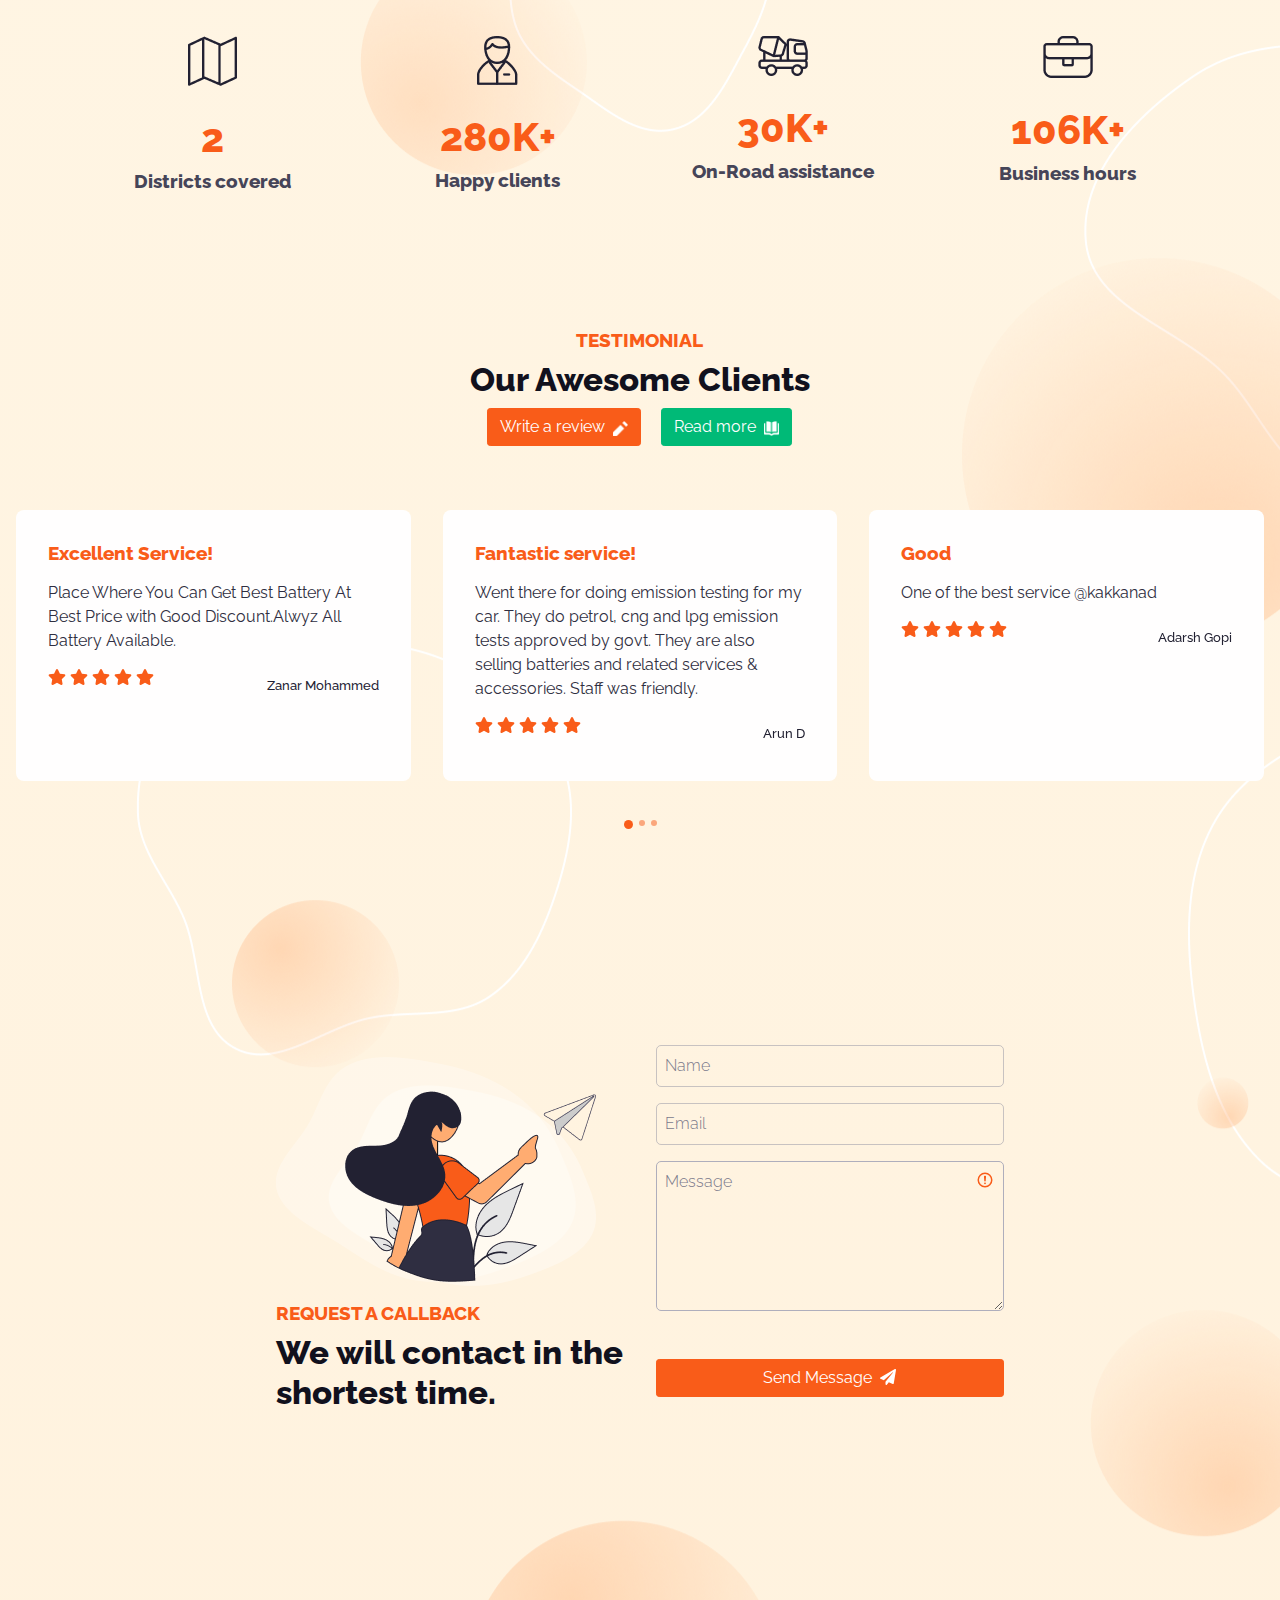
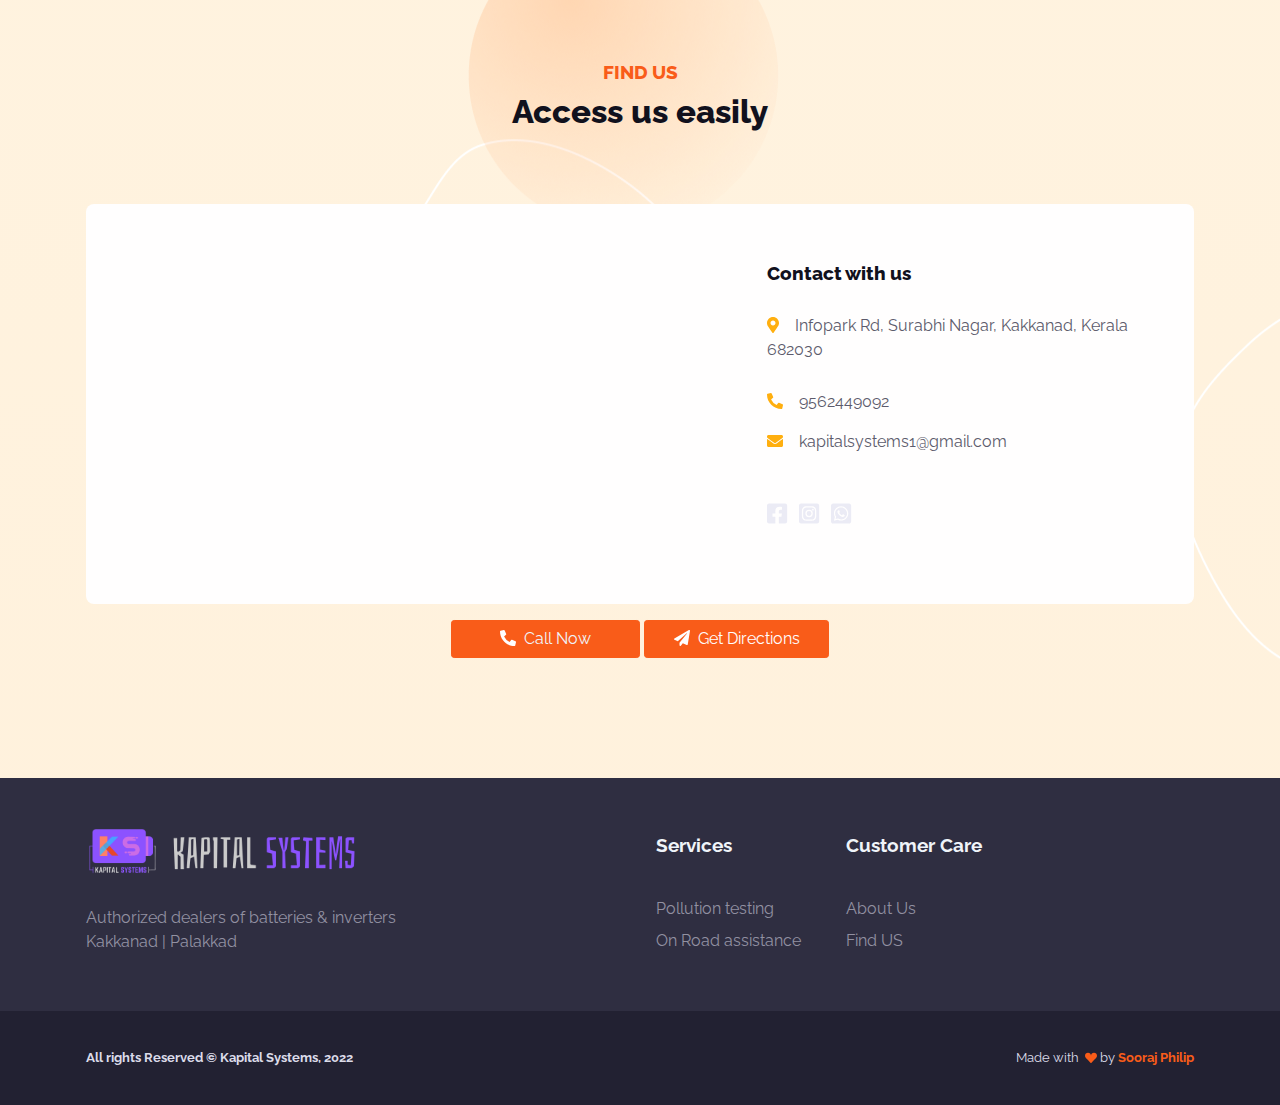
==== commit 708b6ada: "Delete unwanted files | Code optimized for mobile view" ====
--- a/public/index.html
+++ b/public/index.html
@@ -41,11 +41,11 @@
         </div>
         <div class="container">
           <div class="row align-items-center">
-            <div class="col-md-5 col-xl-6 col-xxl-7 order-0 order-md-1 text-end"><img class="pt-7 pt-md-0 w-100" src="assets/img/illustrations/hero.png" alt="hero-header" /></div>
-            <div class="col-md-75 col-xl-6 col-xxl-5 text-md-start text-center py-8">
+            <div class="col-md-5 col-xl-6 col-xxl-7 order-0 order-md-1 text-end"><img class="pt-7 pt-md-0" src="assets/img/illustrations/hero.png" alt="hero-header" height="400" width="400" /></div>
+            <div class="col-md-75 col-xl-6 col-xxl-5 text-md-start text-center py-6">
               <h1 class="fw-normal fs-6 fs-xxl-7">Authorized dealer of </h1>
               <h1 class="fw-bolder fs-6 fs-xxl-7 mb-2">Battery & Inverter Products</h1>
-              <p class="fs-1 mb-5">Car battery | Bike battery | Inverters | <strong>Pollution Testing</strong></p>
+              <p class="fs-1 mt-4 mb-5">Car battery | Bike battery | Inverters | <strong>Pollution Testing</strong></p>
               <div class="d-flex align-items-center">
                 <div class="floating-box">
                   <ul class="list-unstyled text-center">
@@ -74,7 +74,7 @@
                     </li>
                   </ul>
                 </div>
-                <a class="btn btn-primary ms-5" href="#" data-bs-toggle="modal" data-bs-target="#getQuoteModal">Get Quote</a>
+                <a class="btn btn-primary ms-4" href="#" data-bs-toggle="modal" data-bs-target="#getQuoteModal">Get Quote</a>
               </div>
             </div>
           </div>
@@ -390,7 +390,7 @@
               </div>
               <div class="text-center">
                 <button class="btn btn-primary px-5" type="submit"><i class="fas fa-phone-alt me-2"></i><a class="text-light" href="tel:9562449092">Call Now</a></button>
-                <a href="https://www.google.com/maps/dir//Kapital+Systems/data=!4m8!4m7!1m0!1m5!1m1!1s0x3b080c8848f91b29:0x8926d02c854d4ed5!2m2!1d76.349626!2d10.018125999999999" class="btn btn-primary px-5" target="_blank"><i class="fas fa-paper-plane me-2"></i>Get Directions</a>
+                <a href="https://www.google.com/maps/dir//Kapital+Systems/data=!4m8!4m7!1m0!1m5!1m1!1s0x3b080c8848f91b29:0x8926d02c854d4ed5!2m2!1d76.349626!2d10.018125999999999" class="btn btn-primary px-4" target="_blank"><i class="fas fa-paper-plane me-2"></i>Get Directions</a>
               </div>
             </div>
           </div>
